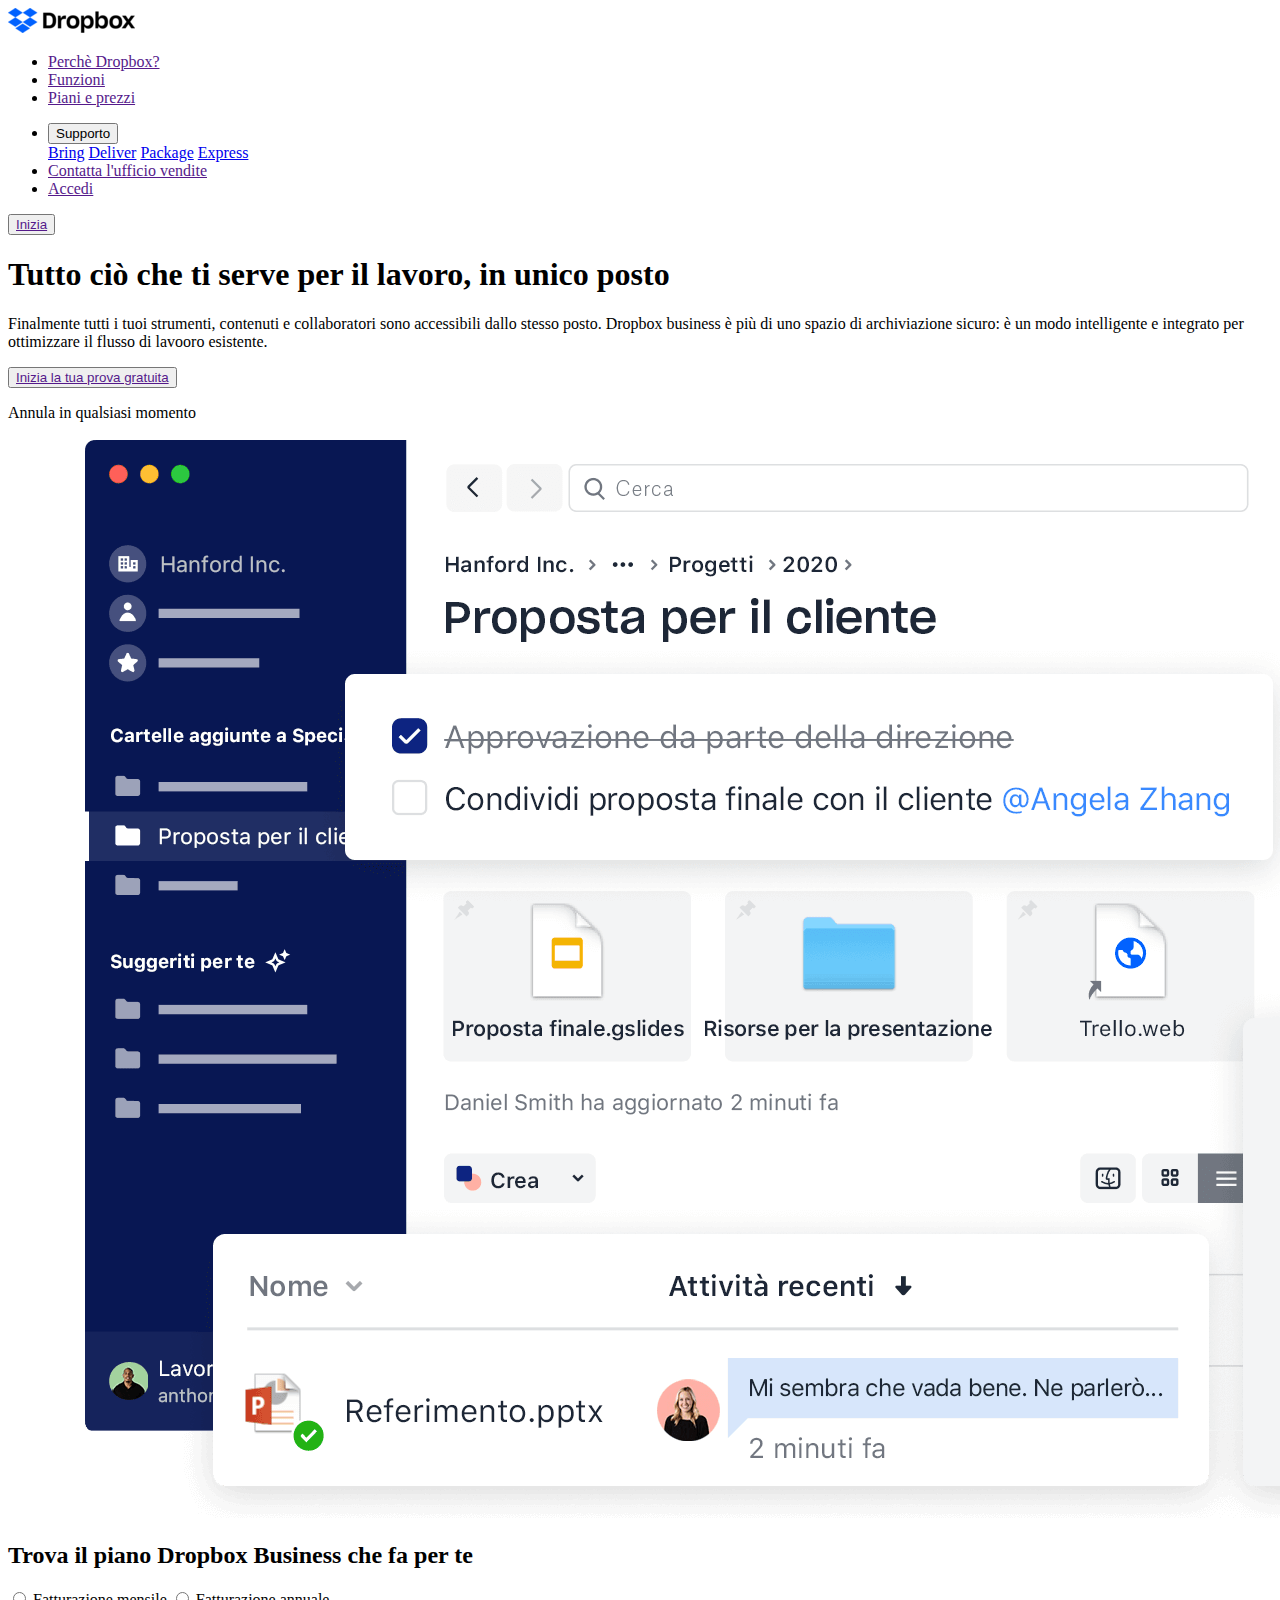
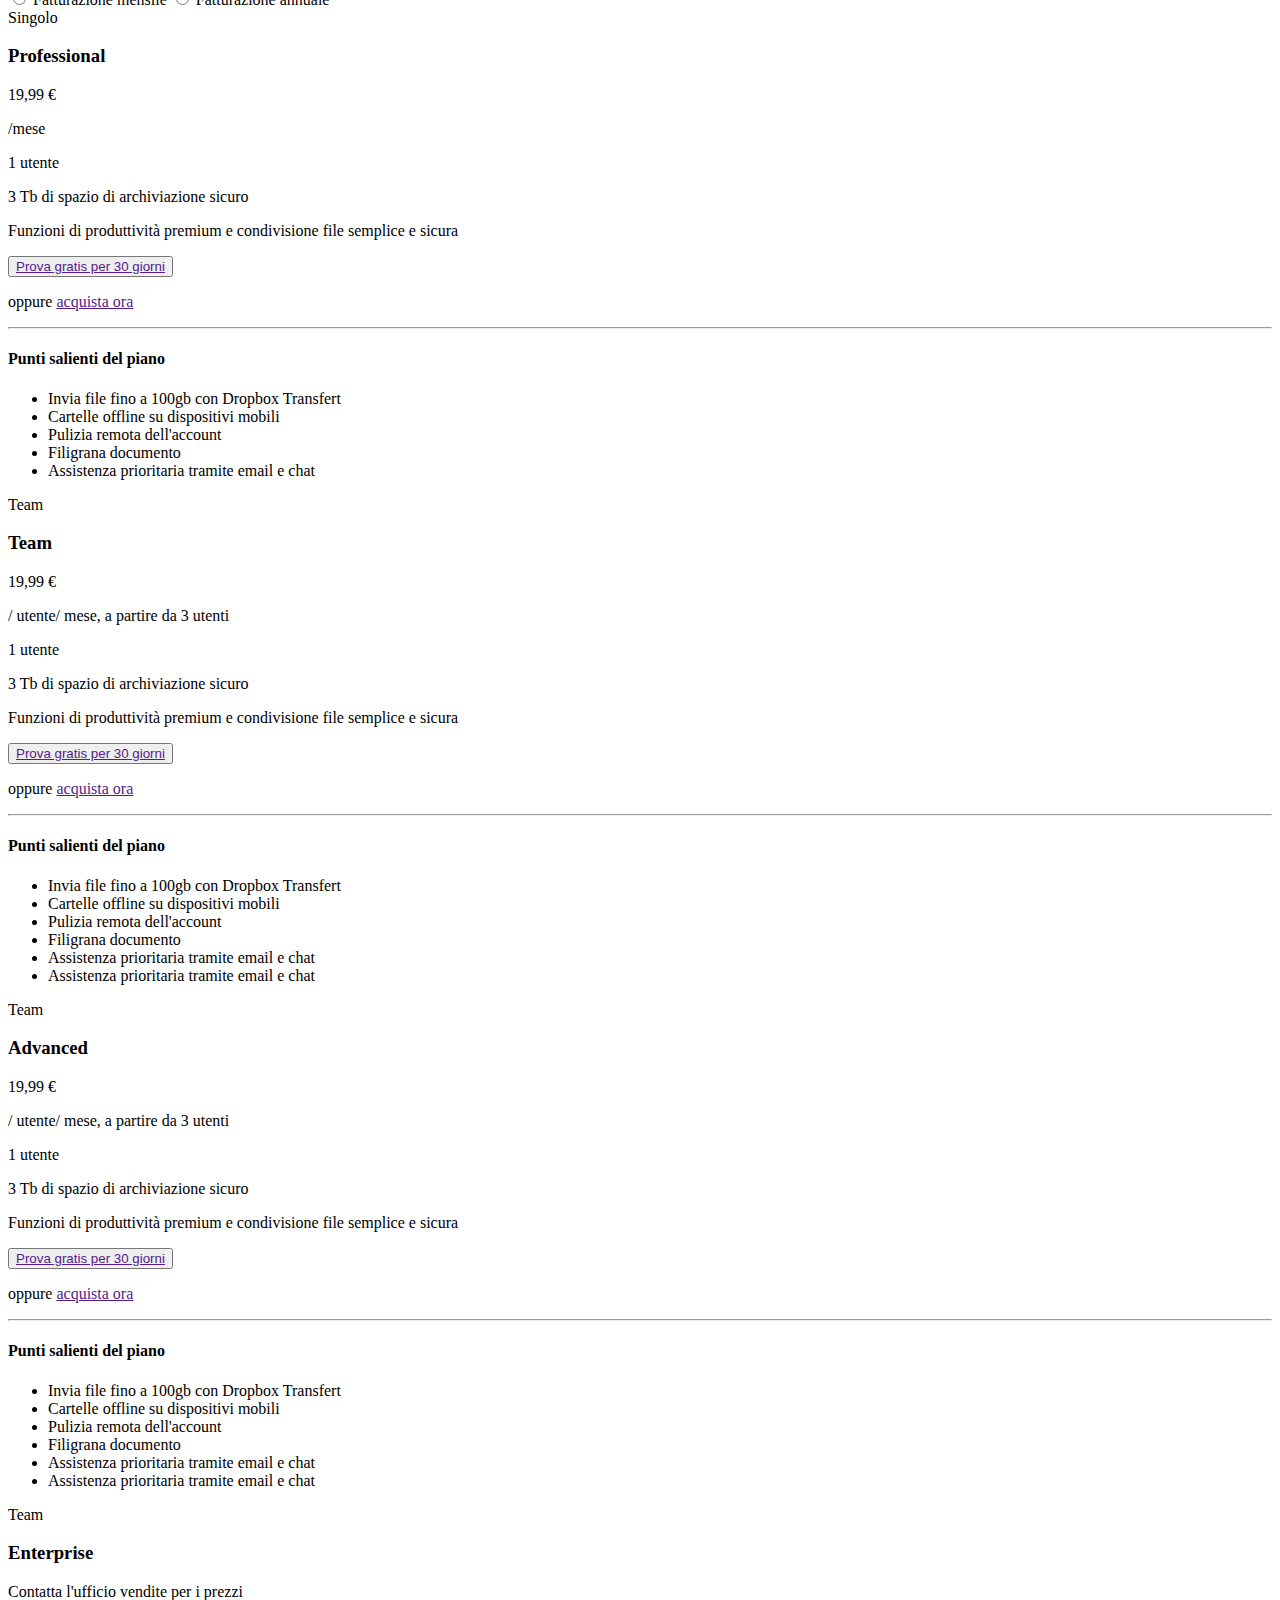
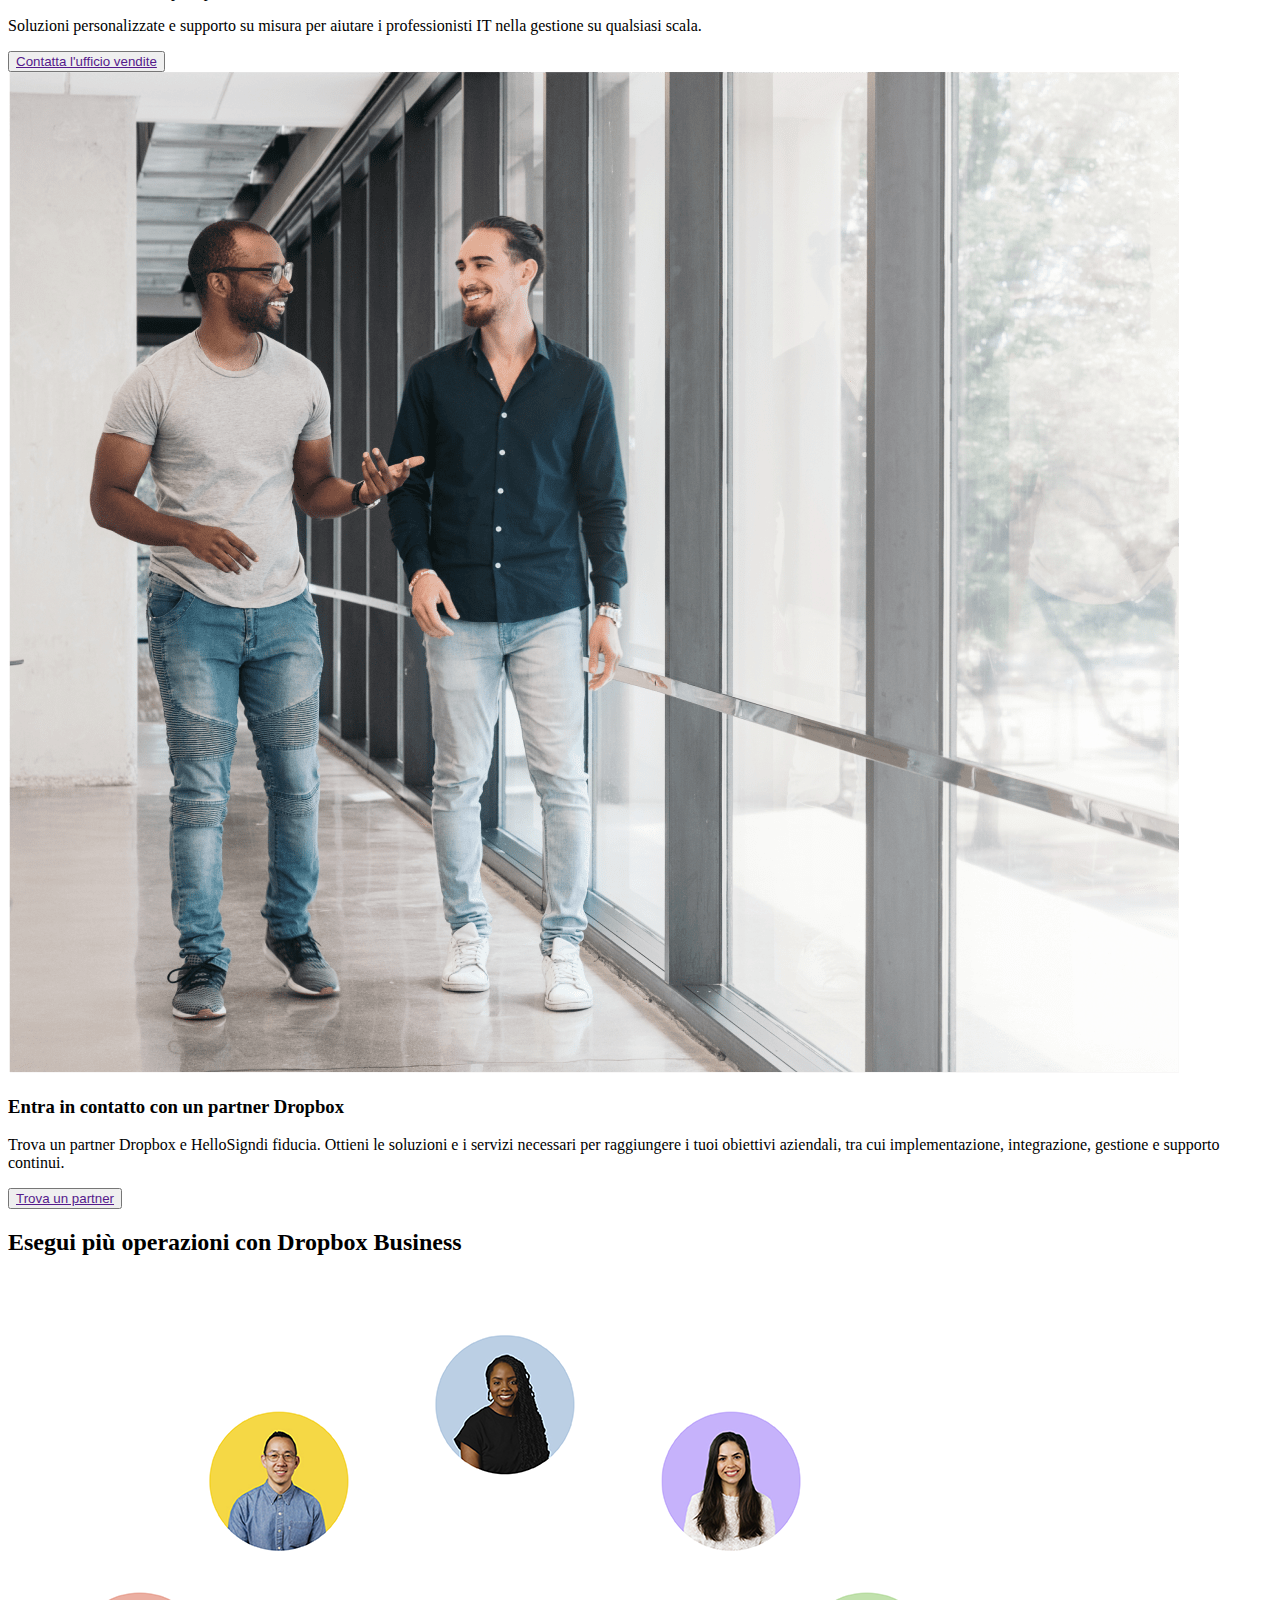
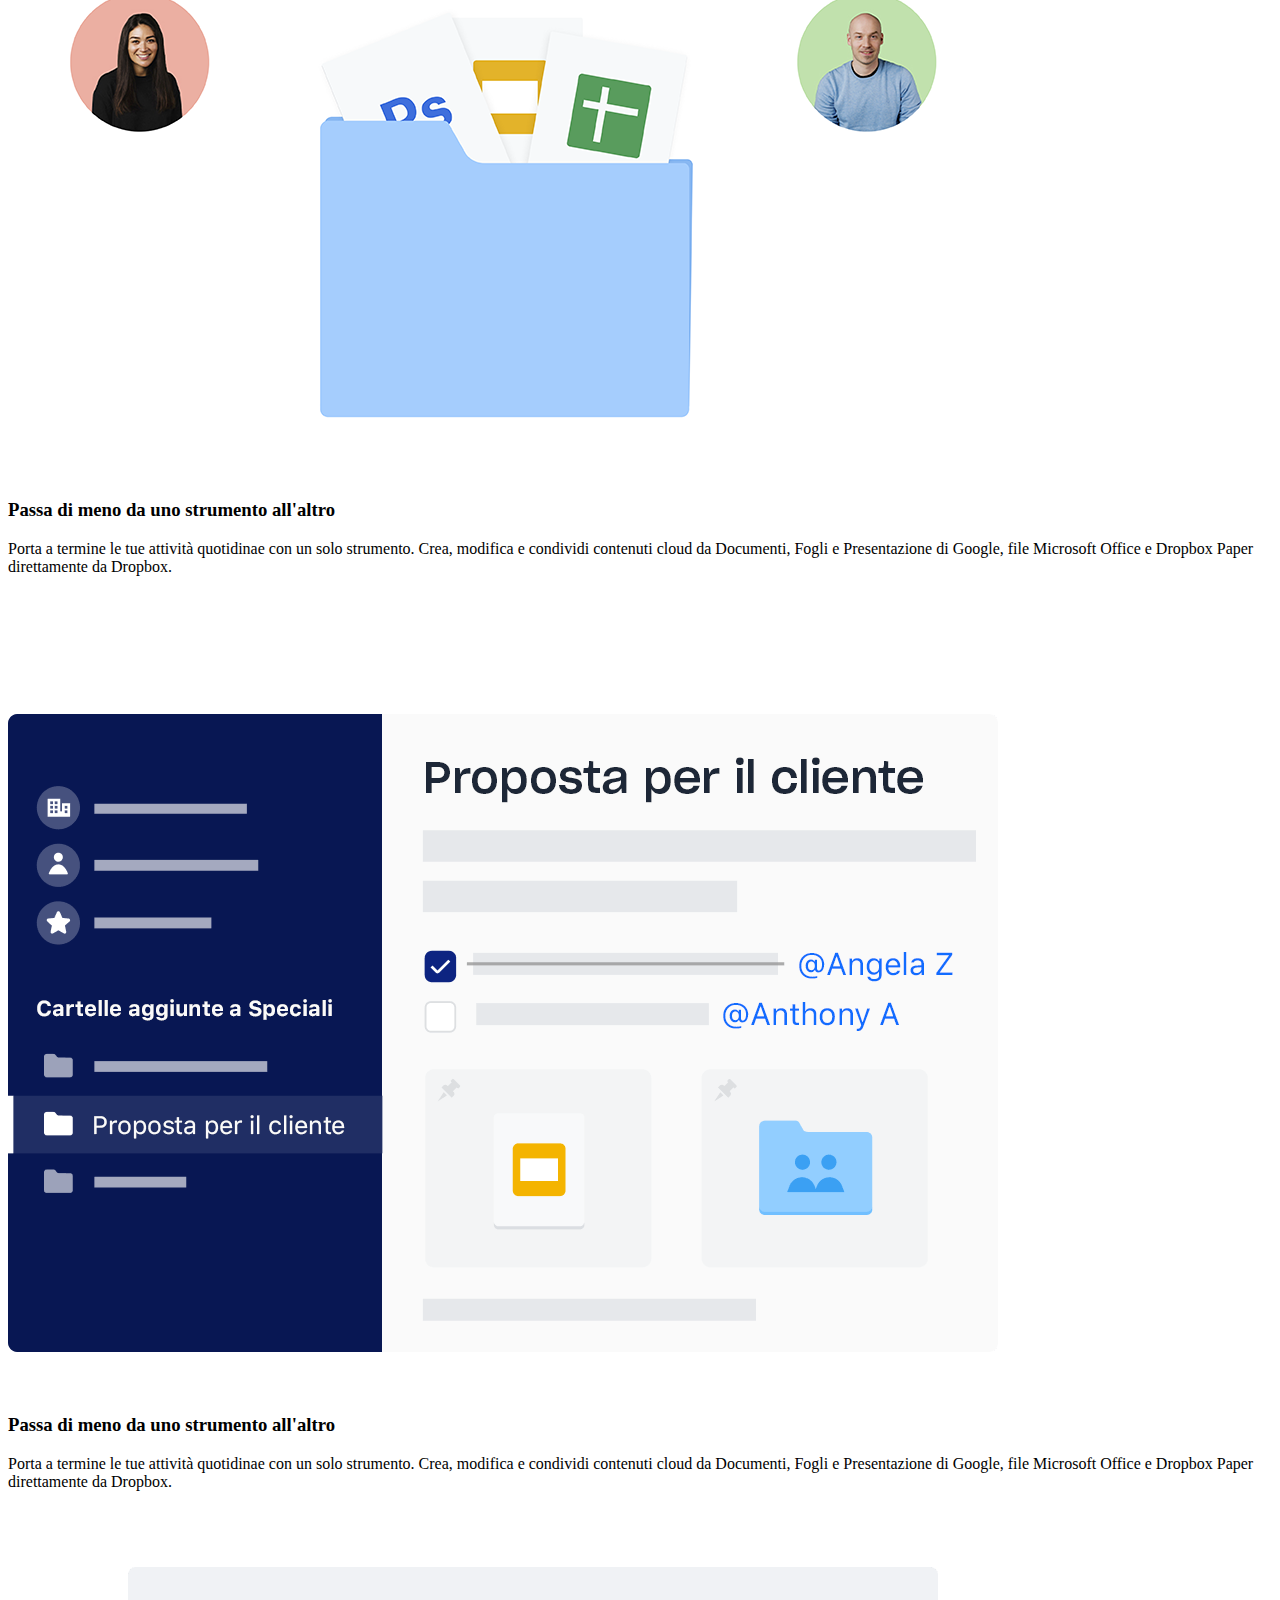
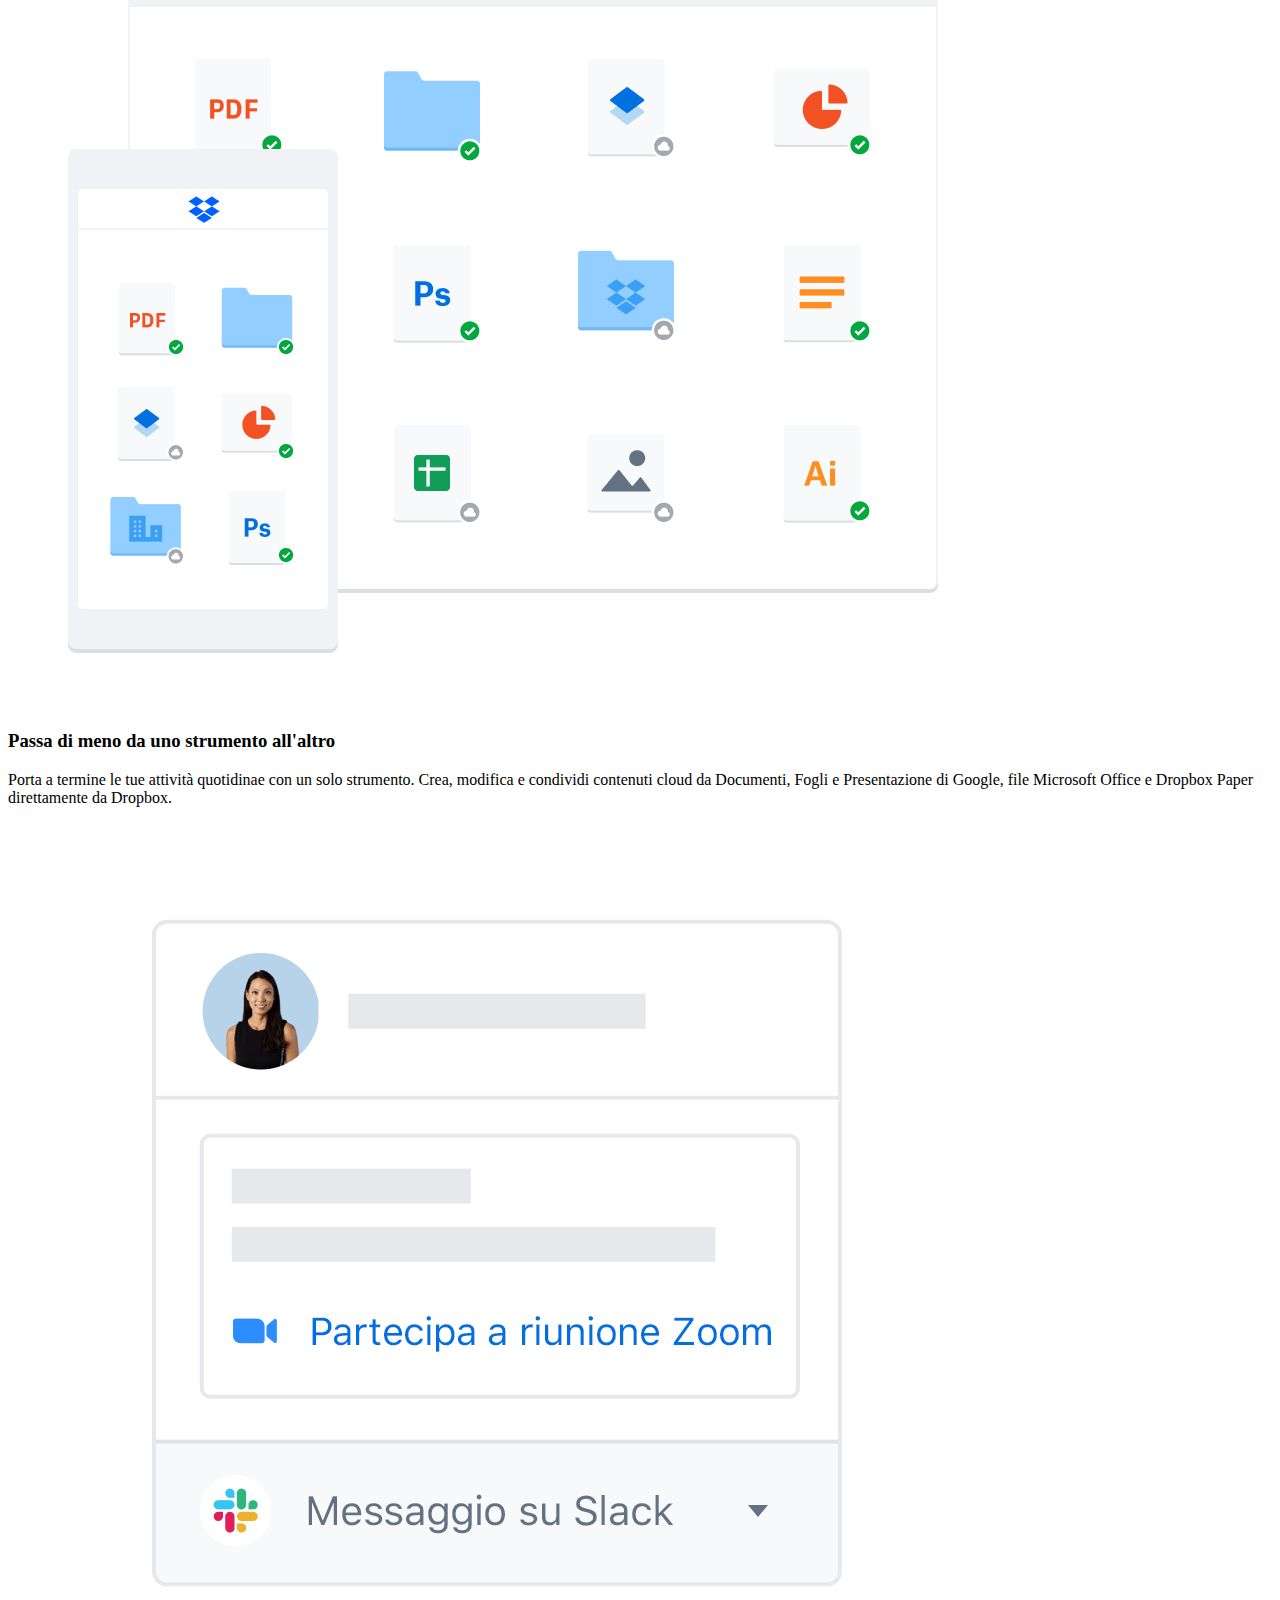
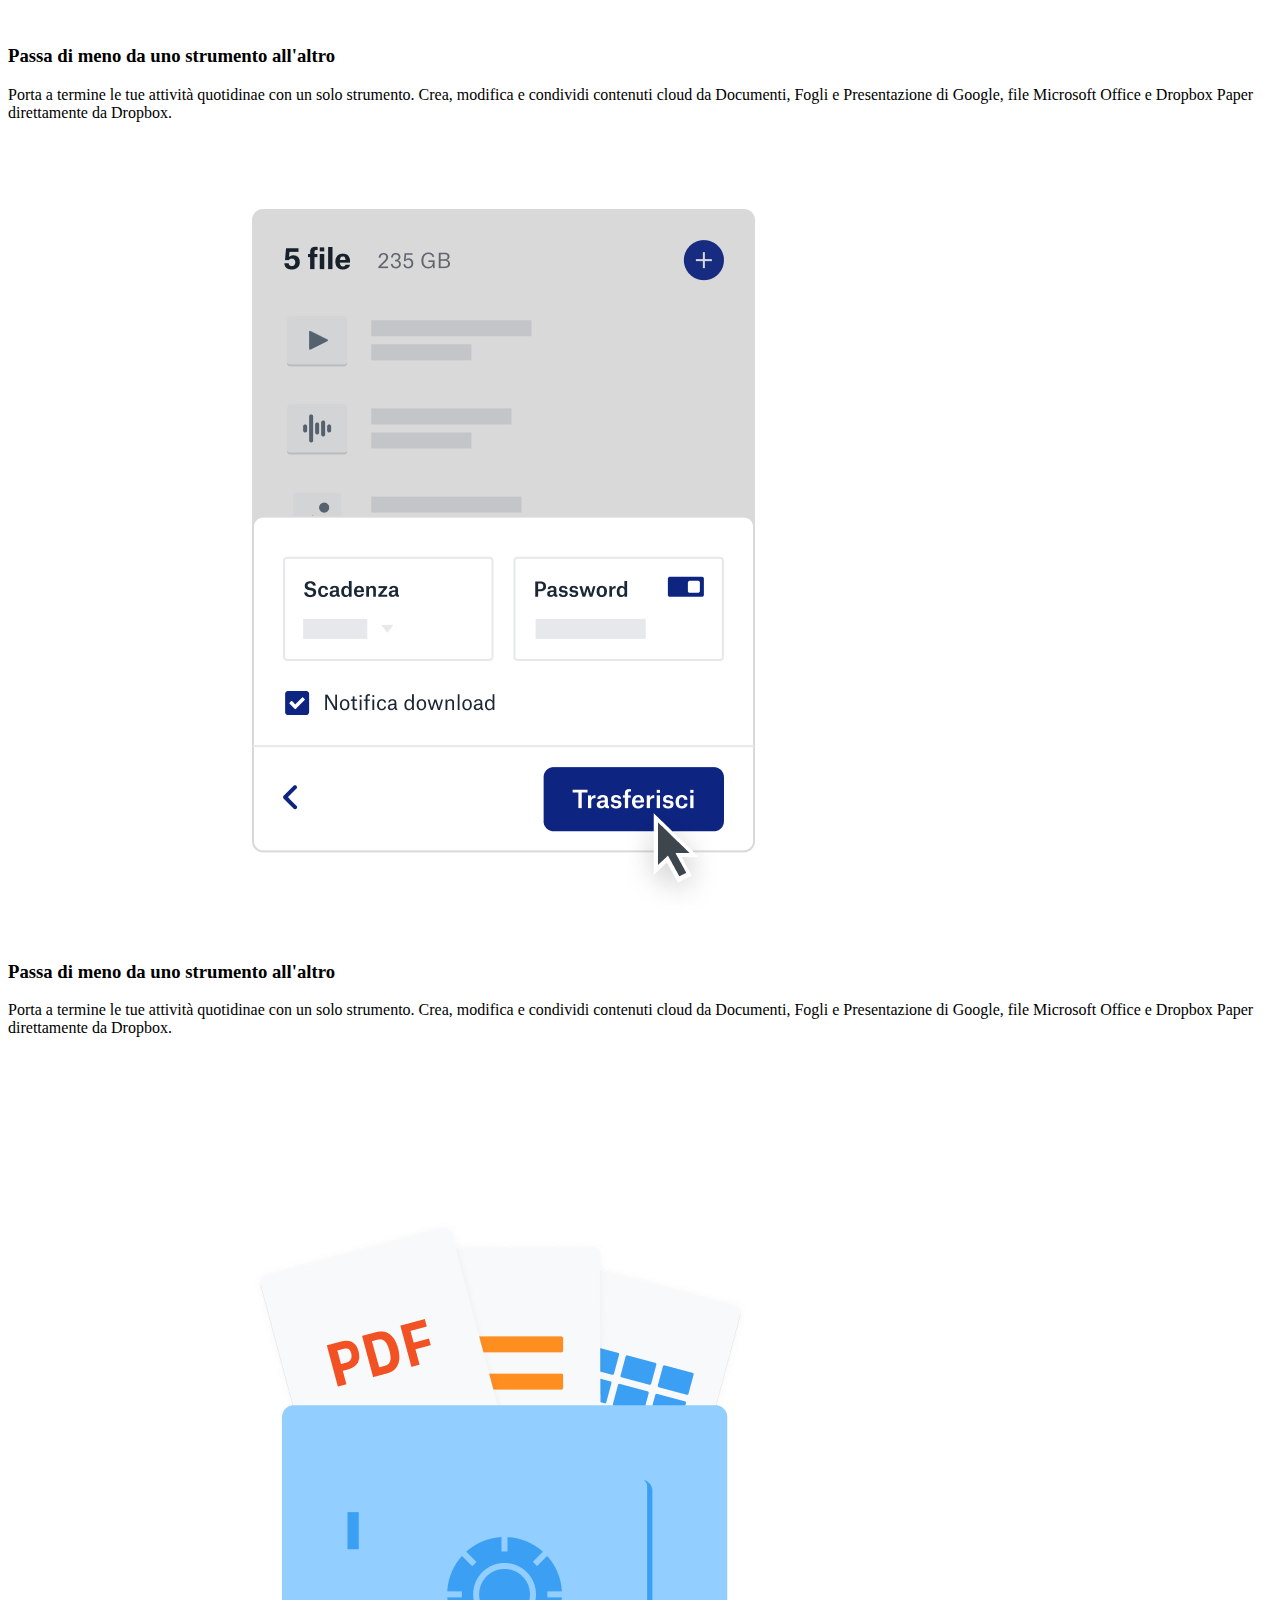
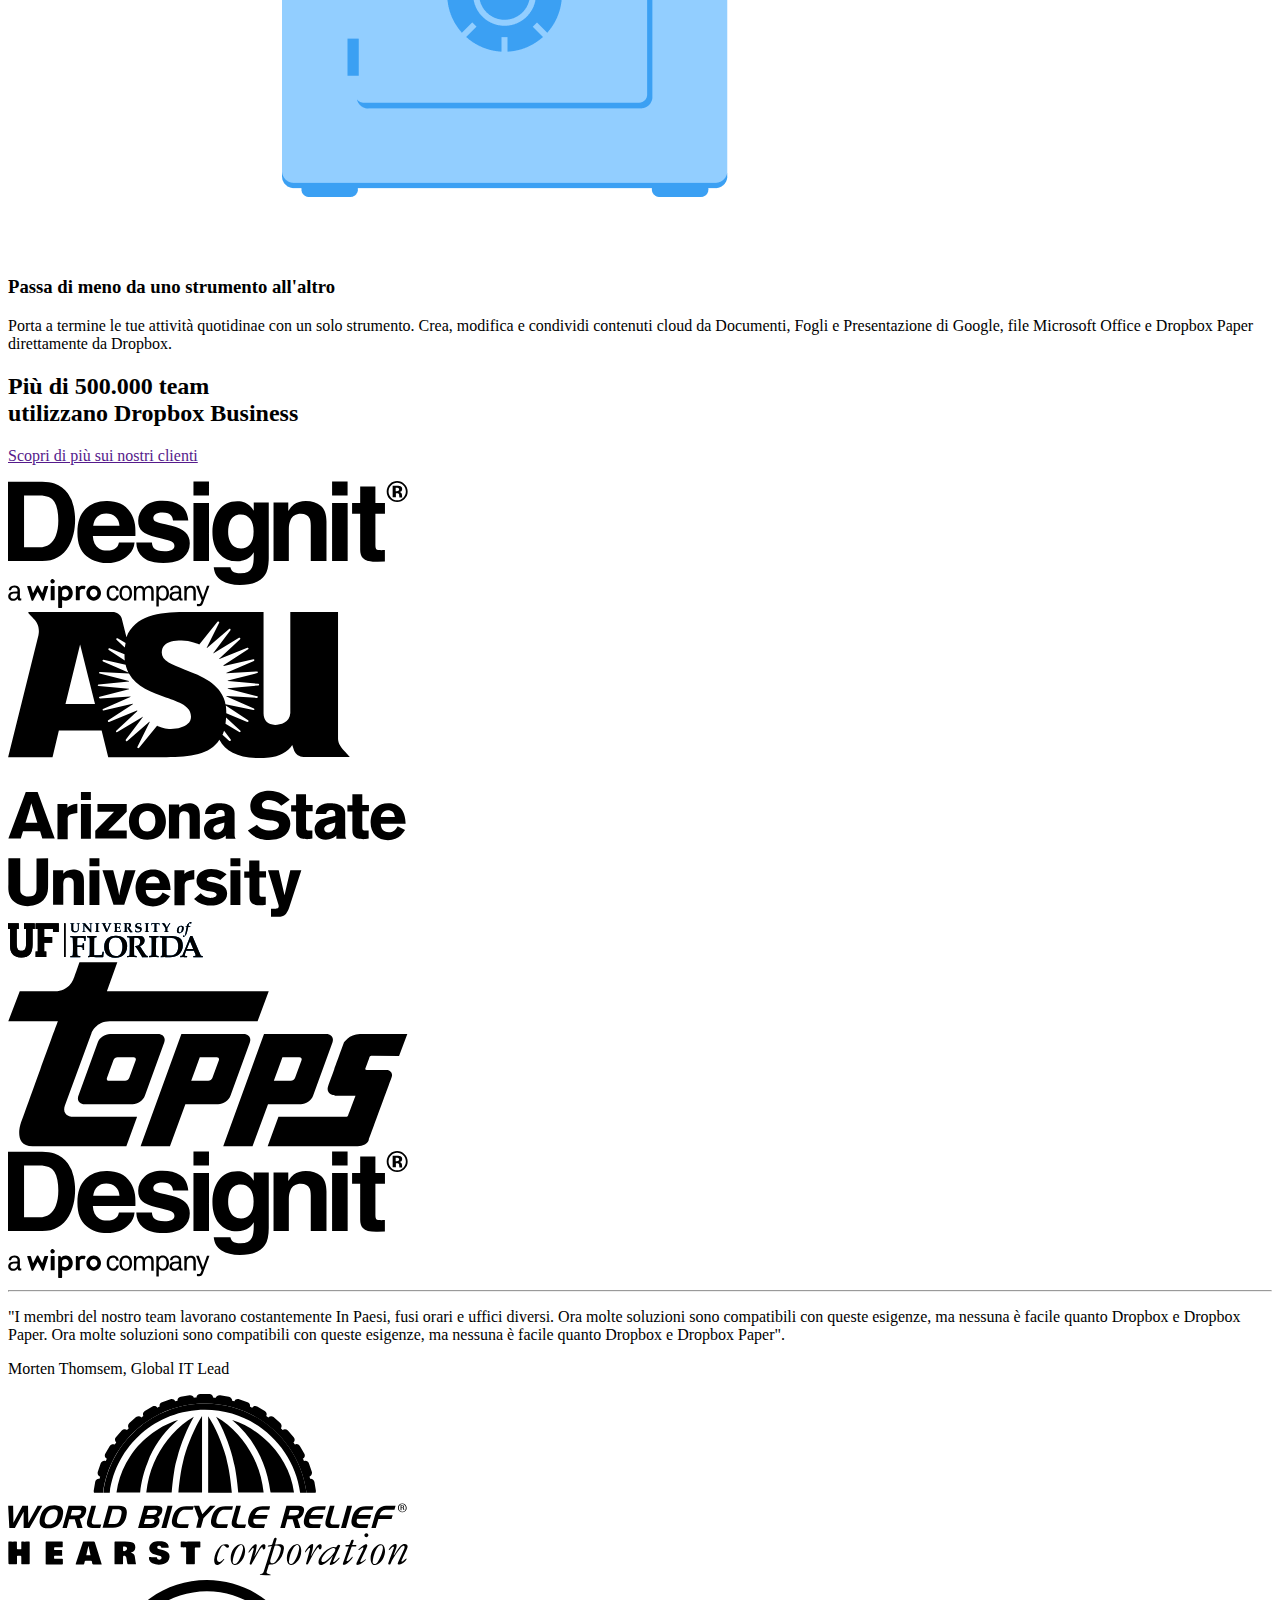
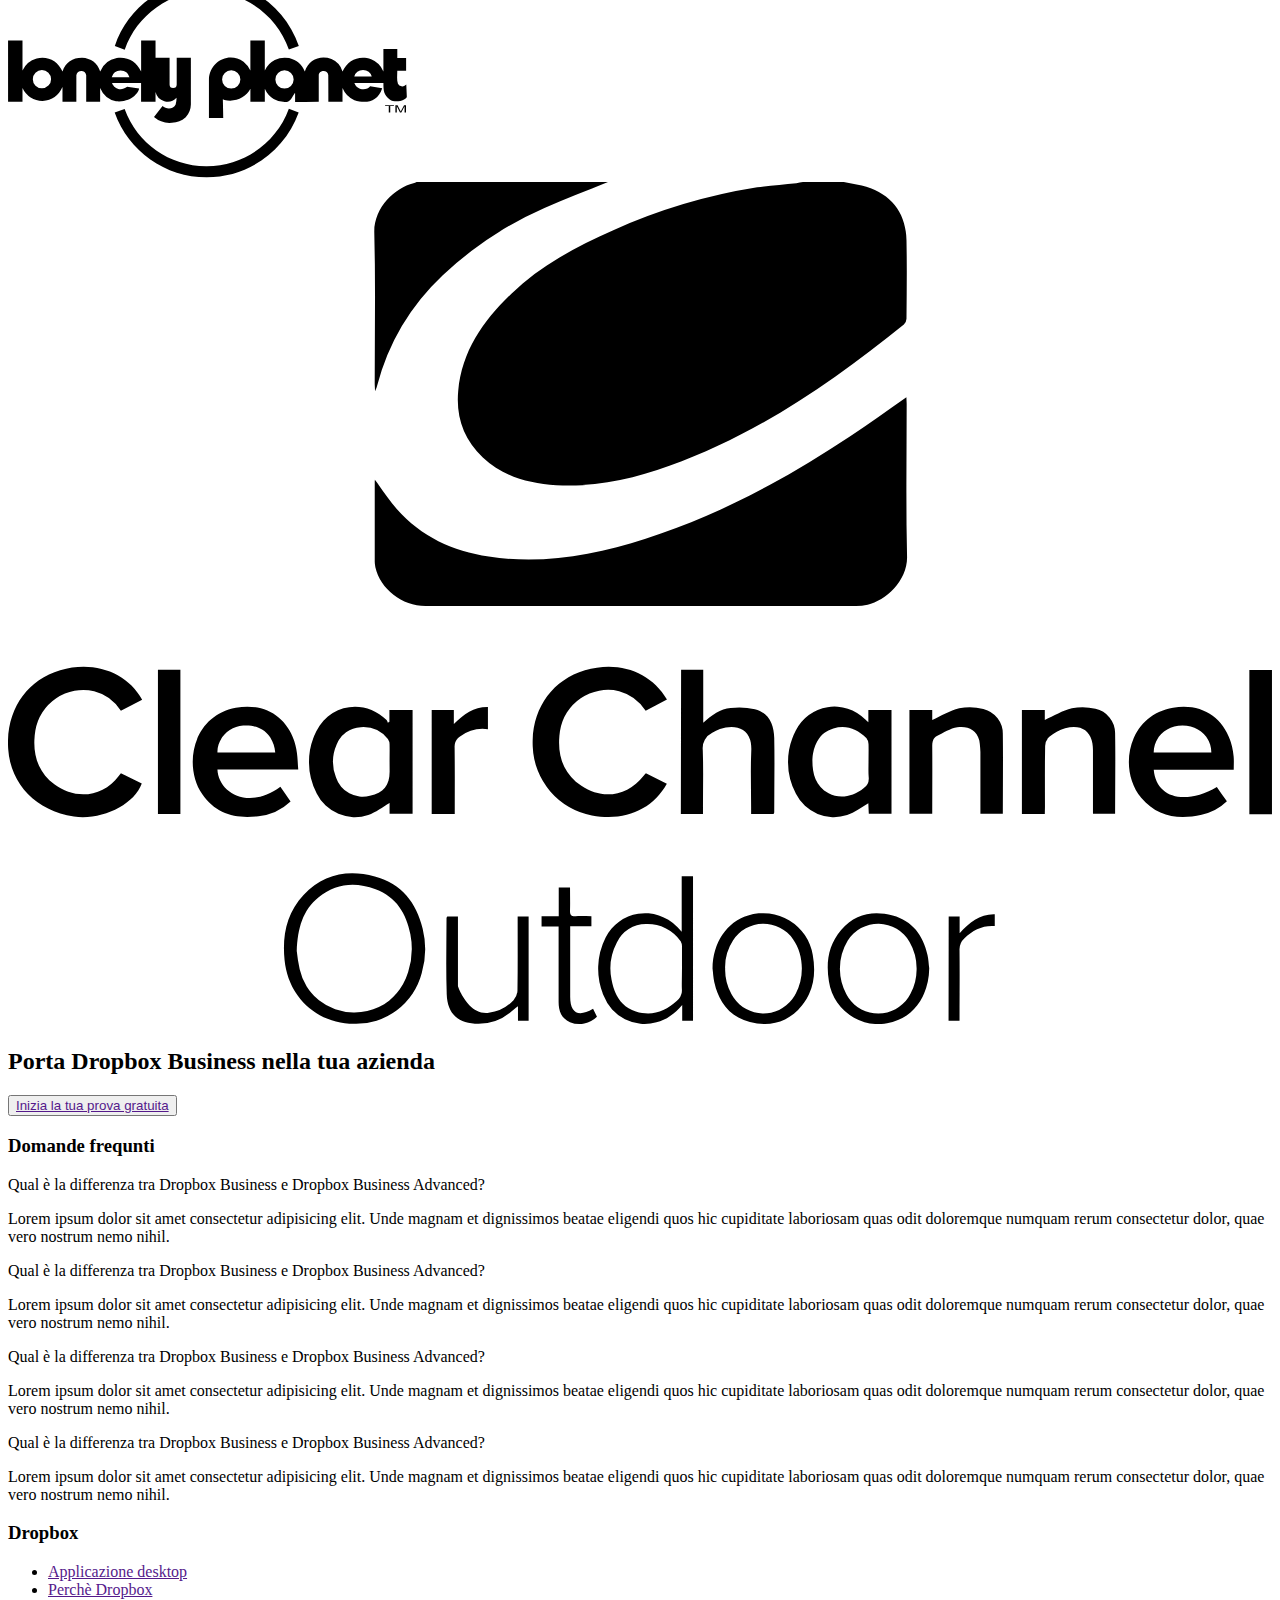
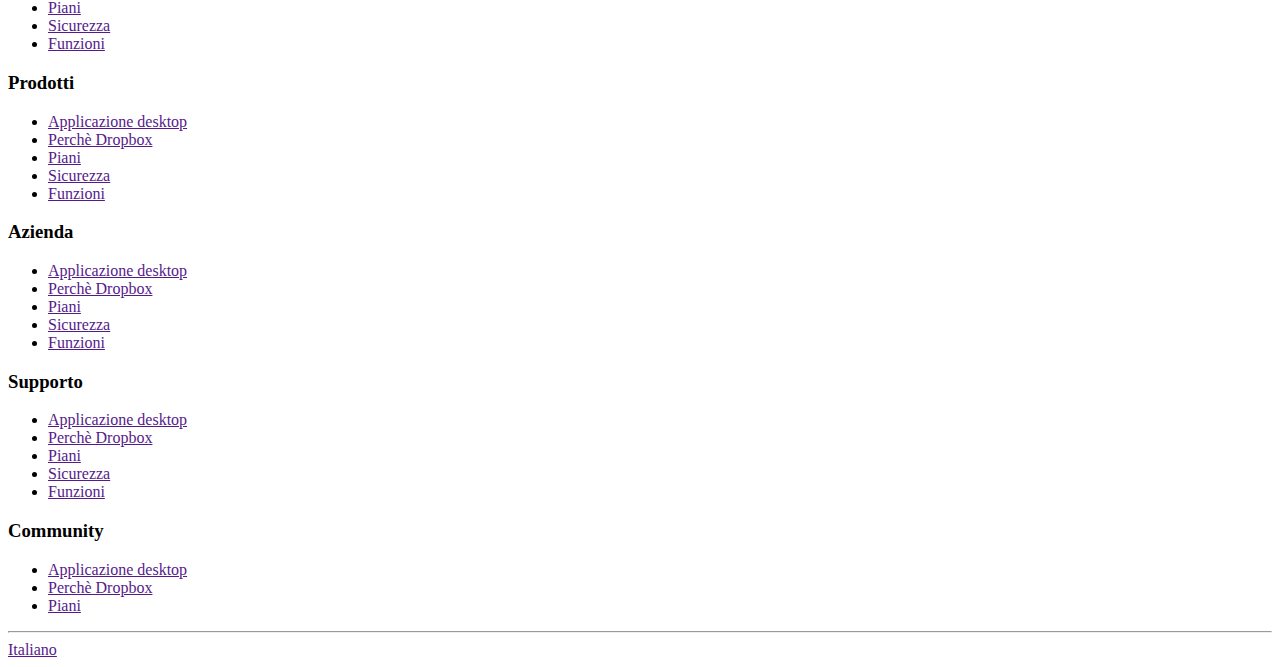
==== bonus/index.html @ cba78a6c "Bonus - Fine progetto" ====
<!DOCTYPE html>
<html lang="it">
<head>
    <meta charset="UTF-8">
    <meta http-equiv="X-UA-Compatible" content="IE=edge">
    <meta name="viewport" content="width=device-width, initial-scale=1.0">
    <!-- IMPORT GOOGLE FONTS OPEN SANS -->
    <link rel="preconnect" href="https://fonts.gstatic.com">
    <link href="https://fonts.googleapis.com/css2?family=Open+Sans:wght@300;400;600;700;800&display=swap" rel="stylesheet">
    <!-- / IMPORT GOOGLE FONTS OPEN SANS -->

    <!-- IMPORT FONT AWESOME CDN -->
    <link rel="stylesheet" href="https://cdnjs.cloudflare.com/ajax/libs/font-awesome/5.15.3/css/all.min.css" integrity="sha512-iBBXm8fW90+nuLcSKlbmrPcLa0OT92xO1BIsZ+ywDWZCvqsWgccV3gFoRBv0z+8dLJgyAHIhR35VZc2oM/gI1w==" crossorigin="anonymous" referrerpolicy="no-referrer" />
    <!-- / IMPORT FONT AWESOME CDN -->
    <!-- CSS -->
    <link rel="stylesheet" href="css/style.css">
    <!-- / CSS -->
    <title>Dropbox | 30-Days Trial | Landing Page</title>
</head>

<body>
    <!-- HEADER > NAV -->
    <header class="clearfix white_bg">
        <!-- LOGO E NAV -->
            <section class="float_sx">
                <img class="logo" src="img/logo-small.png" alt="">

                <nav>
                    <ul>
                        <li><a href="">Perchè Dropbox?</a></li>
                        <li><a href="">Funzioni</a></li>
                        <li><a href="">Piani e prezzi</a></li>
                    </ul>
                </nav>
            </section>
            <!-- NAV E BUTTON -->
            <section class="float_dx">
                <nav>
                    <ul>
                        <li class="subnav">
                            <button>Supporto <i class="fa fa-caret-down"></i></button>

                            <div class="subnav-content">
                                <a href="#bring">Bring</a>
                                <a href="#deliver">Deliver</a>
                                <a href="#package">Package</a>
                                <a href="#express">Express</a>
                            </div>
                        </li>
                        <li><a href="">Contatta l'ufficio vendite</a></li>
                        <li><a href="">Accedi</a></li>
                    </ul>
                </nav>

                <button class="button_style light-blue_bg">
                    <a href="">Inizia</a>
                </button>
            </section>
    </header>
    <!-- /HEADER > NAV -->

    <!-- Main > sections -->
    <main>
        <!-- Jumbotron -->
        <section class="jumbotron sugar-paper_bg">
            <div class="w_90">
                <h1>Tutto ciò che ti serve per il lavoro, in unico posto</h1>

                <div class="jumbo_box clearfix">
                    <div class="text_box float_sx">
                        <p>
                            Finalmente tutti i tuoi strumenti, contenuti e collaboratori sono accessibili dallo stesso posto. Dropbox business è più di uno spazio di archiviazione sicuro: è un modo intelligente e integrato per ottimizzare il flusso di lavooro esistente.
                        </p>

                        <button class="button_style light-blue_bg">
                            <a href="">Inizia la tua prova gratuita</a>
                        </button>

                        <p>
                            Annula in qualsiasi momento
                        </p>

                        <div>
                            <a class="arrow-to" href="#pricing_table"><i class="fas fa-arrow-down"></i></a>
                        </div>
                    </div>

                    <div class="img_box float_sx">
                        <img src="img/jumbo.png" alt="">
                    </div>
                </div>
            </div>
        </section>
        <!-- /Jumbotron -->  

        <!-- Pincing table -->
        <div class="w_80">

            <section id="pricing_table">
                <h2>Trova il piano Dropbox Business che fa per te</h2>

                <form action="">
                    <input type="radio" name="Fatturazione">
                    <label for="male">Fatturazione mensile</label>
                    <input type="radio" name="Fatturazione">
                    <label for="male">Fatturazione annuale</label>
                </form>

                <section class="plan_box">
                    <div class="clearfix">

                        <div class="side plan_column float_sx">

                            <div class="target_plan">
                                <i class="fa fa-user"></i>
                                <span>Singolo</span>
                            </div>

                            <div class="plan_content">

                                <div class="plan_specs">
                                    <h3>Professional</h3>

                                    <p>19,99 €</p>

                                    <p>/mese</p>
                                </div>

                                <div class="plan_features">
                                    <div class="clearfix">
                                        <div class="float_sx">
                                            <i class="fa fa-user"></i>
                                        </div>

                                        <div class="float_sx">
                                            <p>1 utente</p>
                                        </div>
                                    </div>

                                    <div class="clearfix">
                                        <div class="float_sx">
                                            <i class="fa fa-folder"></i>
                                        </div>

                                        <div class="float_sx">
                                            <p>3 Tb di spazio di archiviazione sicuro</p>
                                        </div>
                                    </div>

                                    <div class="clearfix">
                                        <div class="float_sx">
                                            <i class="fa fa-pen"></i>
                                        </div>

                                        <div class="float_sx">
                                            <p>Funzioni di produttività premium e condivisione file semplice e sicura</p>
                                        </div>
                                    </div>
                                </div>

                                <div class="cta_plan">
                                    <button class="button_style light-blue_bg">
                                        <a href="">Prova gratis per 30 giorni</a>
                                    </button>

                                    <p>
                                        oppure <a href="">acquista ora</a>
                                    </p>
                                </div>

                                <hr>

                                <div class="hotpoints_plan">

                                    <h4>Punti salienti del piano</h4>

                                    <ul>
                                        <li class="clearfix">
                                            <div class="float_sx">
                                                <i class="fa fa-check"></i>
                                            </div>

                                            <div class="float_sx">
                                                Invia file fino a 100gb con Dropbox Transfert
                                            </div>
                                        </li>

                                        <li class="clearfix">
                                            <div class="float_sx">
                                                <i class="fa fa-check"></i>
                                            </div>

                                            <div class="float_sx">
                                                Cartelle offline su dispositivi mobili
                                            </div>
                                        </li>

                                        <li class="clearfix">
                                            <div class="float_sx">
                                                <i class="fa fa-check"></i>
                                            </div>

                                            <div class="float_sx">
                                                Pulizia remota dell'account
                                            </div>
                                        </li>

                                        <li class="clearfix">
                                            <div class="float_sx">
                                                <i class="fa fa-check"></i>
                                            </div>

                                            <div class="float_sx">
                                                Filigrana documento
                                            </div>
                                        </li>

                                        <li class="clearfix">
                                            <div class="float_sx">
                                                <i class="fa fa-check"></i>
                                            </div>

                                            <div class="float_sx">
                                                Assistenza prioritaria tramite email e chat
                                            </div>
                                        </li>
                                    </ul>
                                </div>
                            </div>

                        </div>

                        <div class="middle plan_column float_sx">

                            <div class="target_plan">
                                <i class="fa fa-building"></i>
                                <span>Team</span>
                            </div>

                            <div class="plan_content">

                                <div class="plan_specs">
                                    <h3>Team</h3>

                                    <p>19,99 €</p>

                                    <p>/ utente/ mese, a partire da 3 utenti</p>
                                </div>

                                <div class="plan_features">
                                    <div class="clearfix">
                                        <div class="float_sx">
                                            <i class="fa fa-user-plus"></i>
                                        </div>

                                        <div class="float_sx">
                                            <p>1 utente</p>
                                        </div>
                                    </div>

                                    <div class="clearfix">
                                        <div class="float_sx">
                                            <i class="fa fa-folder"></i>
                                        </div>

                                        <div class="float_sx">
                                            <p>3 Tb di spazio di archiviazione sicuro</p>
                                        </div>
                                    </div>

                                    <div class="clearfix">
                                        <div class="float_sx">
                                            <i class="fa fa-pen"></i>
                                        </div>

                                        <div class="float_sx">
                                            <p>Funzioni di produttività premium e condivisione file semplice e sicura</p>
                                        </div>
                                    </div>
                                </div>

                                <div class="cta_plan">
                                    <button class="button_style light-blue_bg">
                                        <a href="">Prova gratis per 30 giorni</a>
                                    </button>

                                    <p>
                                        oppure <a href="">acquista ora</a>
                                    </p>
                                </div>

                                <hr>

                                <div class="hotpoints_plan">

                                    <h4>Punti salienti del piano</h4>

                                    <ul>
                                        <li class="clearfix">
                                            <div class="float_sx">
                                                <i class="fa fa-check"></i>
                                            </div>

                                            <div class="float_sx">
                                                Invia file fino a 100gb con Dropbox Transfert
                                            </div>
                                        </li>

                                        <li class="clearfix">
                                            <div class="float_sx">
                                                <i class="fa fa-check"></i>
                                            </div>

                                            <div class="float_sx">
                                                Cartelle offline su dispositivi mobili
                                            </div>
                                        </li>

                                        <li class="clearfix">
                                            <div class="float_sx">
                                                <i class="fa fa-check"></i>
                                            </div>

                                            <div class="float_sx">
                                                Pulizia remota dell'account
                                            </div>
                                        </li>

                                        <li class="clearfix">
                                            <div class="float_sx">
                                                <i class="fa fa-check"></i>
                                            </div>

                                            <div class="float_sx">
                                                Filigrana documento
                                            </div>
                                        </li>

                                        <li class="clearfix">
                                            <div class="float_sx">
                                                <i class="fa fa-check"></i>
                                            </div>

                                            <div class="float_sx">
                                                Assistenza prioritaria tramite email e chat
                                            </div>
                                        </li>

                                        <li class="clearfix">
                                            <div class="float_sx">
                                                <i class="fa fa-check"></i>
                                            </div>

                                            <div class="float_sx">
                                                Assistenza prioritaria tramite email e chat
                                            </div>
                                        </li>
                                    </ul>
                                </div>
                            </div>

                        </div>

                        <div class="side plan_column float_sx">

                            <div class="target_plan">
                                <i class="fa fa-building"></i>
                                <span>Team</span>
                            </div>

                            <div class="plan_content">

                                <div class="plan_specs">
                                    <h3>Advanced</h3>

                                    <p>19,99 €</p>

                                    <p>/ utente/ mese, a partire da 3 utenti</p>
                                </div>

                                <div class="plan_features">
                                    <div class="clearfix">
                                        <div class="float_sx">
                                            <i class="fa fa-user-plus"></i>
                                        </div>

                                        <div class="float_sx">
                                            <p>1 utente</p>
                                        </div>
                                    </div>

                                    <div class="clearfix">
                                        <div class="float_sx">
                                            <i class="fa fa-folder"></i>
                                        </div>

                                        <div class="float_sx">
                                            <p>3 Tb di spazio di archiviazione sicuro</p>
                                        </div>
                                    </div>

                                    <div class="clearfix">
                                        <div class="float_sx">
                                            <i class="fa fa-pen"></i>
                                        </div>

                                        <div class="float_sx">
                                            <p>Funzioni di produttività premium e condivisione file semplice e sicura</p>
                                        </div>
                                    </div>
                                </div>

                                <div class="cta_plan">
                                    <button class="button_style light-blue_bg">
                                        <a href="">Prova gratis per 30 giorni</a>
                                    </button>

                                    <p>
                                        oppure <a href="">acquista ora</a>
                                    </p>
                                </div>

                                <hr>

                                <div class="hotpoints_plan">

                                    <h4>Punti salienti del piano</h4>

                                    <ul>
                                        <li class="clearfix">
                                            <div class="float_sx">
                                                <i class="fa fa-check"></i>
                                            </div>

                                            <div class="float_sx">
                                                Invia file fino a 100gb con Dropbox Transfert
                                            </div>
                                        </li>

                                        <li class="clearfix">
                                            <div class="float_sx">
                                                <i class="fa fa-check"></i>
                                            </div>

                                            <div class="float_sx">
                                                Cartelle offline su dispositivi mobili
                                            </div>
                                        </li>

                                        <li class="clearfix">
                                            <div class="float_sx">
                                                <i class="fa fa-check"></i>
                                            </div>

                                            <div class="float_sx">
                                                Pulizia remota dell'account
                                            </div>
                                        </li>

                                        <li class="clearfix">
                                            <div class="float_sx">
                                                <i class="fa fa-check"></i>
                                            </div>

                                            <div class="float_sx">
                                                Filigrana documento
                                            </div>
                                        </li>

                                        <li class="clearfix">
                                            <div class="float_sx">
                                                <i class="fa fa-check"></i>
                                            </div>

                                            <div class="float_sx">
                                                Assistenza prioritaria tramite email e chat
                                            </div>
                                        </li>

                                        <li class="clearfix">
                                            <div class="float_sx">
                                                <i class="fa fa-check"></i>
                                            </div>

                                            <div class="float_sx">
                                                Assistenza prioritaria tramite email e chat
                                            </div>
                                        </li>
                                    </ul>
                                </div>
                            </div>

                        </div>

                    </div>
                    
                    <div id="enterprise" class="plan_column">
                        
                        <div class="target_plan">
                            <i class="fa fa-building"></i>
                            <span>Team</span>
                        </div>

                        <div class="plan_content clearfix">
                            <div class="plan_specs float_sx">
                                <h3>Enterprise</h3>

                                <p>Contatta l'ufficio vendite per i prezzi</p>

                                <p>Soluzioni personalizzate e supporto su misura per aiutare i professionisti IT nella gestione su qualsiasi scala.</p>
                            </div>

                            <div class="cta_plan float_sx">
                                <button class="button_style light-blue_bg">
                                    <a href="">Contatta l'ufficio vendite</a>
                                </button>
                            </div>
                        </div>

                    </div>
                </section>
            </section>
            <!-- /Pincing table -->

            <section id="partner_cta">

                <div class="clearfix">
                    <div class="img_box float_sx">
                        <img src="img/partner.png" alt="">
                    </div>

                    <div class="cta_text float_sx">
                        <h3>Entra in contatto con un partner Dropbox</h3>

                        <p>
                            Trova un partner Dropbox e HelloSigndi fiducia. Ottieni le soluzioni e i servizi necessari per raggiungere i tuoi obiettivi aziendali, tra cui implementazione, integrazione, gestione e supporto continui.
                        </p>

                        <button class="button_style white_bg">
                            <a href="">Trova un partner</a>
                        </button>
                    </div>
                </div>

            </section>

            <section id="dropbox_features">

                <h2>Esegui più operazioni con Dropbox Business</h2>

                <div class="row clearfix">
                    <div class="side float_sx">
                        <img src="img/business-feature-switching-tools.png" alt="">

                        <h3>Passa di meno da uno strumento all'altro</h3>
                         
                        <p>Porta a termine le tue attività quotidinae con un solo strumento. Crea, modifica e condividi contenuti cloud da Documenti, Fogli e Presentazione di Google, file Microsoft Office e <span>Dropbox Paper</span> direttamente da Dropbox.</p>
                    </div>

                    <div class="middle float_sx">
                        <img src="img/business-feature-coordinate-it.png" alt="">

                        <h3>Passa di meno da uno strumento all'altro</h3>
                         
                        <p>Porta a termine le tue attività quotidinae con un solo strumento. Crea, modifica e condividi contenuti cloud da Documenti, Fogli e Presentazione di Google, file Microsoft Office e Dropbox Paper direttamente da Dropbox.</p>
                    </div>

                    <div class="side float_sx">
                        <img src="img/business-feature-multi-device.png" alt="">

                        <h3>Passa di meno da uno strumento all'altro</h3>
                         
                        <p>Porta a termine le tue attività quotidinae con un solo strumento. Crea, modifica e condividi contenuti cloud da Documenti, Fogli e Presentazione di Google, file Microsoft Office e Dropbox Paper direttamente da Dropbox.</p>
                    </div>
                </div>

                <div class="row clearfix">
                    <div class="side float_sx">
                        <img src="img/business-feature-integrations-it.png" alt="">

                        <h3>Passa di meno da uno strumento all'altro</h3>
                            
                        <p>Porta a termine le tue attività quotidinae con un solo strumento. Crea, modifica e condividi contenuti cloud da Documenti, Fogli e Presentazione di Google, file Microsoft Office e Dropbox Paper direttamente da Dropbox.</p>
                    </div>

                    <div class="middle float_sx">
                        <img src="img/business-feature-send-files-it.png" alt="">

                        <h3>Passa di meno da uno strumento all'altro</h3>
                            
                        <p>Porta a termine le tue attività quotidinae con un solo strumento. Crea, modifica e condividi contenuti cloud da Documenti, Fogli e Presentazione di Google, file Microsoft Office e Dropbox Paper direttamente da Dropbox.</p>
                    </div>

                    <div class="side float_sx">
                        <img src="img/business-feature-security.png" alt="">

                        <h3>Passa di meno da uno strumento all'altro</h3>
                            
                        <p>Porta a termine le tue attività quotidinae con un solo strumento. Crea, modifica e condividi contenuti cloud da Documenti, Fogli e Presentazione di Google, file Microsoft Office e Dropbox Paper direttamente da Dropbox.</p>
                    </div>
                </div>

            </section>

        </div>
            <section id="behaviors">
                <div class="discover_clients_cta w_80">
                    <h2>Più di 500.000 team<br> utilizzano Dropbox Business</h2>

                    <p><a class="light-blue_text" href="">Scopri di più sui nostri clienti</a></p>
                </div>

                <div class="clearfix">
                    <div class="logos float_sx">
                        <div class="clearfix">
                            <div class="logo_container green_bg float_sx">
                                <img src="img/designit.svg" alt="">
                            </div>

                            <div class="logo_container bordeaux_bg float_sx">
                                <img src="img/arizona_state_university.svg" alt="">
                            </div>

                            <div class="logo_container light-blue_bg float_sx">
                                <img src="img/university_of_florida.svg" alt="">
                            </div>

                            <div class="logo_container light-red_bg float_sx">
                                <img src="img/topps.svg" alt="">
                            </div>
                        </div>
                    </div>

                    <div class="review light-gray_bg float_sx">
                        <img src="img/designit.svg" alt="">

                        <hr>

                        <p>
                            "I membri del nostro team lavorano costantemente In Paesi, fusi orari e uffici diversi. Ora molte soluzioni sono compatibili con queste esigenze, ma nessuna è facile quanto Dropbox e Dropbox Paper. Ora molte soluzioni sono compatibili con queste esigenze, ma nessuna è facile quanto Dropbox e Dropbox Paper".
                        </p>

                        <p>
                            Morten Thomsem, Global IT Lead
                        </p>
                    </div>

                    <div class="logos float_sx">
                        <div class="clearfix">
                            <div class="logo_container dark-red_bg float_sx">
                                <img src="img/world_bicycle_relief.svg" alt="">
                            </div>

                            <div class="logo_container sugar-paper_bg float_sx">
                                <img src="img/hearst_corp.svg" alt="">
                            </div>

                            <div class="logo_container blue_bg float_sx">
                                <img src="img/lonely_planet.svg" alt="">
                            </div>

                            <div class="logo_container yellow_bg float_sx">
                                <img src="img/clear_channel.svg" alt="">
                            </div>
                        </div>
                    </div>
                </div>
            </section>

            <section id="promo_banner" class="sugar-paper_bg">

                <div class="clearfix w_80">
                    <div class="float_sx">
                        <h2 class="bordeaux_text">Porta Dropbox Business nella tua azienda</h2>
                    </div>

                    <div class="float_sx">
                        <button class="button_style white_bg">
                            <a href="">Inizia la tua prova gratuita</a>
                        </button>
                    </div>
                </div>

            </section>

            <section id="faq">
                <div class="w_80">
                    <h3>Domande frequnti</h3>

                    <div>
                        <div class="question clearfix">
                            <div class="float_sx">
                                <p>Qual è la differenza tra Dropbox Business e Dropbox Business Advanced?</p>
                            </div>

                            <div class="float_dx">
                                <i class="fas fa-chevron-down"></i>
                                <i class="fas fa-chevron-up"></i>
                            </div>

                            <div class="answer">
                                Lorem ipsum dolor sit amet consectetur adipisicing elit. Unde magnam et dignissimos beatae eligendi quos hic cupiditate laboriosam quas odit doloremque numquam rerum consectetur dolor, quae vero nostrum nemo nihil.
                            </div>
                        </div>
                        
                        <div class="question clearfix">
                            <div class="float_sx">
                                <p>Qual è la differenza tra Dropbox Business e Dropbox Business Advanced?</p>
                            </div>

                            <div class="float_dx">
                                <i class="fas fa-chevron-down"></i>
                                <i class="fas fa-chevron-up"></i>
                            </div>

                            <div class="answer">
                                Lorem ipsum dolor sit amet consectetur adipisicing elit. Unde magnam et dignissimos beatae eligendi quos hic cupiditate laboriosam quas odit doloremque numquam rerum consectetur dolor, quae vero nostrum nemo nihil.
                            </div>
                        </div>
                        
                        <div class="question clearfix">
                            <div class="float_sx">
                                <p>Qual è la differenza tra Dropbox Business e Dropbox Business Advanced?</p>
                            </div>

                            <div class="float_dx">
                                <i class="fas fa-chevron-down"></i>
                                <i class="fas fa-chevron-up"></i>
                            </div>

                            <div class="answer">
                                Lorem ipsum dolor sit amet consectetur adipisicing elit. Unde magnam et dignissimos beatae eligendi quos hic cupiditate laboriosam quas odit doloremque numquam rerum consectetur dolor, quae vero nostrum nemo nihil.
                            </div>
                        </div>

                        <div class="question clearfix">
                            <div class="float_sx">
                                <p>Qual è la differenza tra Dropbox Business e Dropbox Business Advanced?</p>
                            </div>

                            <div class="float_dx">
                                <i class="fas fa-chevron-down"></i>
                                <i class="fas fa-chevron-up"></i>
                            </div>

                            <div class="answer">
                                Lorem ipsum dolor sit amet consectetur adipisicing elit. Unde magnam et dignissimos beatae eligendi quos hic cupiditate laboriosam quas odit doloremque numquam rerum consectetur dolor, quae vero nostrum nemo nihil.
                            </div>
                        </div>
                    </div>
                </div>
            </section>
    </main>
<!-- / Main > sections -->

<!-- Footer -->
    <footer class="black_bg">
        <div class="w_90">
            <section id="sitemap">
                    <div class="clearfix">
                        <div class="menu float_sx">
                            <h3>Dropbox</h3>

                            <nav>
                                <ul>
                                    <li><a href="">Applicazione desktop</a></li>
                                    <li><a href="">Perchè Dropbox</a></li>
                                    <li><a href="">Piani</a></li>
                                    <li><a href="">Sicurezza</a></li>
                                    <li><a href="">Funzioni</a></li>
                                </ul>
                            </nav>
                        </div>

                        <div class="menu float_sx">
                            <h3>Prodotti</h3>

                            <nav>
                                <ul>
                                    <li><a href="">Applicazione desktop</a></li>
                                    <li><a href="">Perchè Dropbox</a></li>
                                    <li><a href="">Piani</a></li>
                                    <li><a href="">Sicurezza</a></li>
                                    <li><a href="">Funzioni</a></li>
                                </ul>
                            </nav>
                        </div>

                        <div class="menu float_sx">
                            <h3>Azienda</h3>

                            <nav>
                                <ul>
                                    <li><a href="">Applicazione desktop</a></li>
                                    <li><a href="">Perchè Dropbox</a></li>
                                    <li><a href="">Piani</a></li>
                                    <li><a href="">Sicurezza</a></li>
                                    <li><a href="">Funzioni</a></li>
                                </ul>
                            </nav>
                        </div>

                        <div class="menu float_sx">
                            <h3>Supporto</h3>

                            <nav>
                                <ul>
                                    <li><a href="">Applicazione desktop</a></li>
                                    <li><a href="">Perchè Dropbox</a></li>
                                    <li><a href="">Piani</a></li>
                                    <li><a href="">Sicurezza</a></li>
                                    <li><a href="">Funzioni</a></li>
                                </ul>
                            </nav>
                        </div>

                        <div class="menu float_sx">
                            <h3>Community</h3>

                            <nav>
                                <ul>
                                    <li><a href="">Applicazione desktop</a></li>
                                    <li><a href="">Perchè Dropbox</a></li>
                                    <li><a href="">Piani</a></li>
                                </ul>
                            </nav>
                        </div>

                    </div>
            </section>

            <hr>

            <section id="language">
                <i class="fas fa-globe-americas"></i>
                <a href="">Italiano</a>
                <i class="fas fa-sort-up"></i>
            </section>
        </div>
    </footer>
    <!-- / Footer -->
</body>
</html>
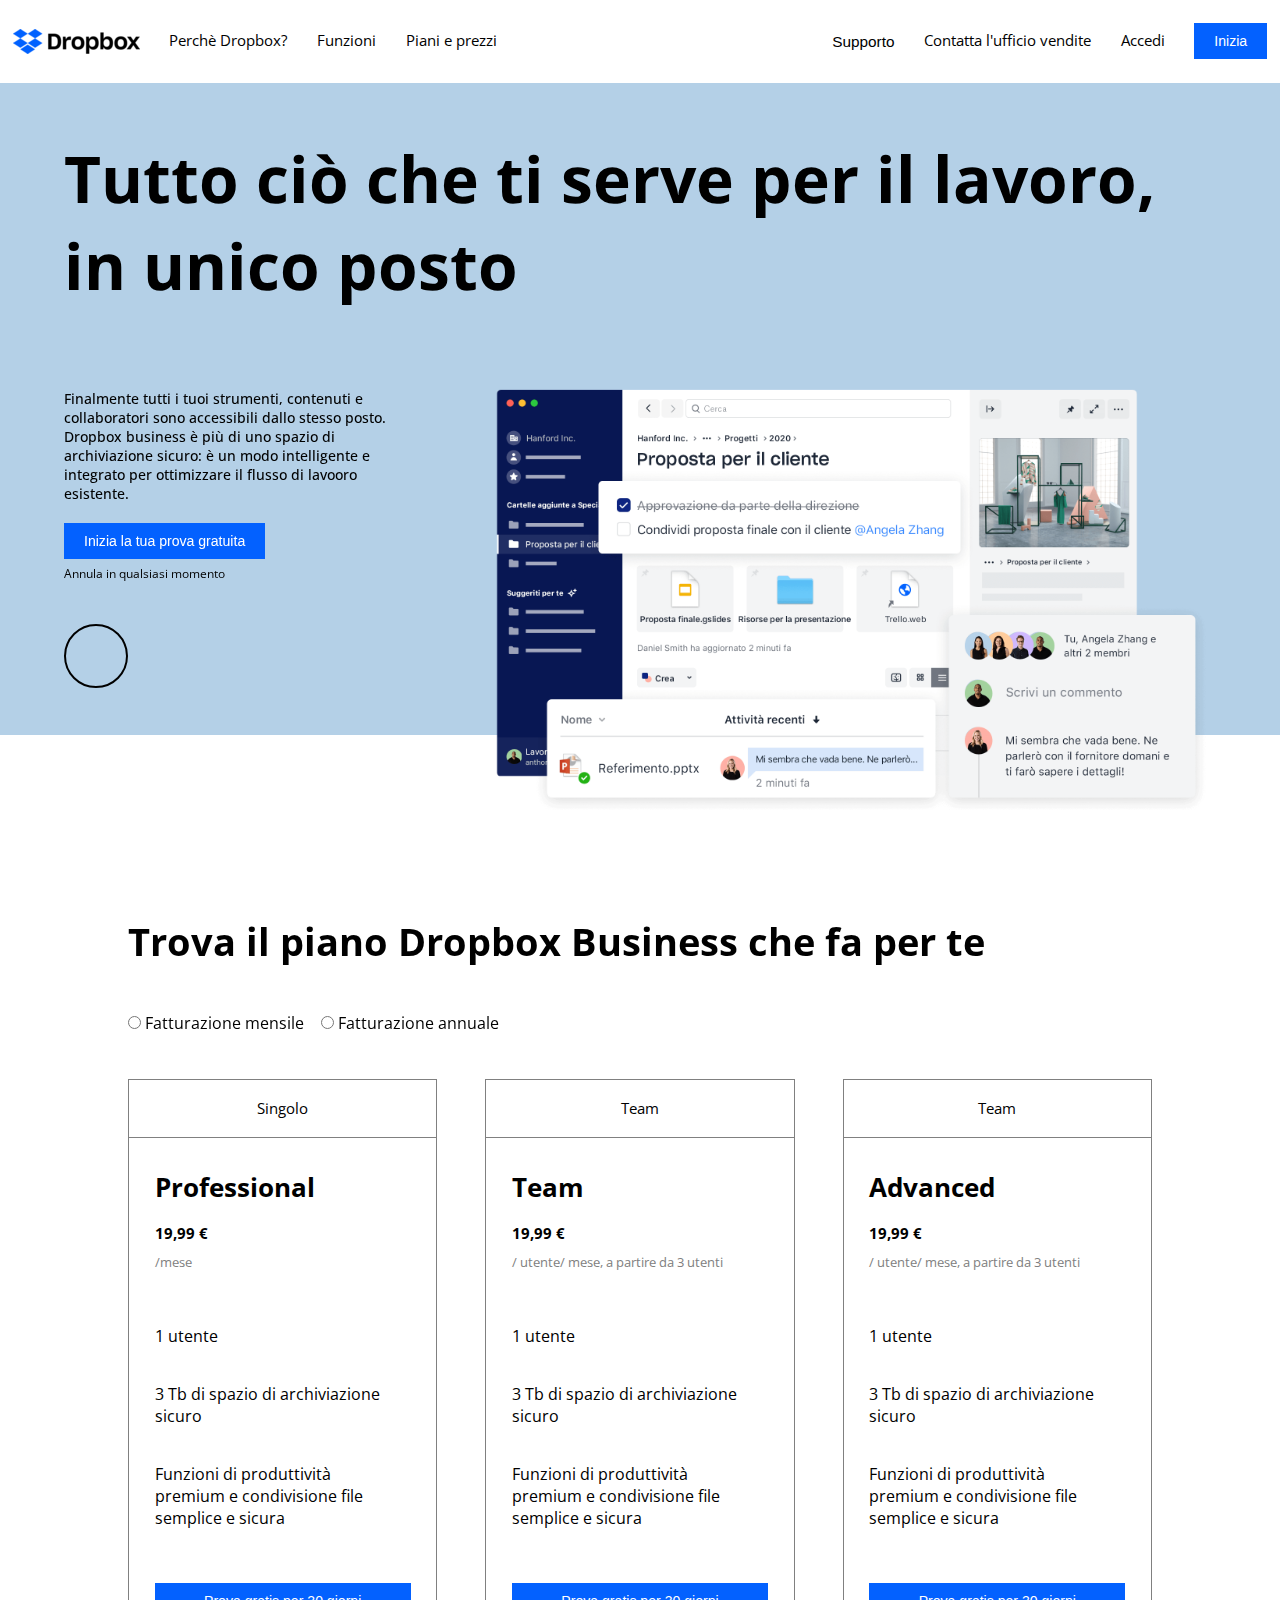
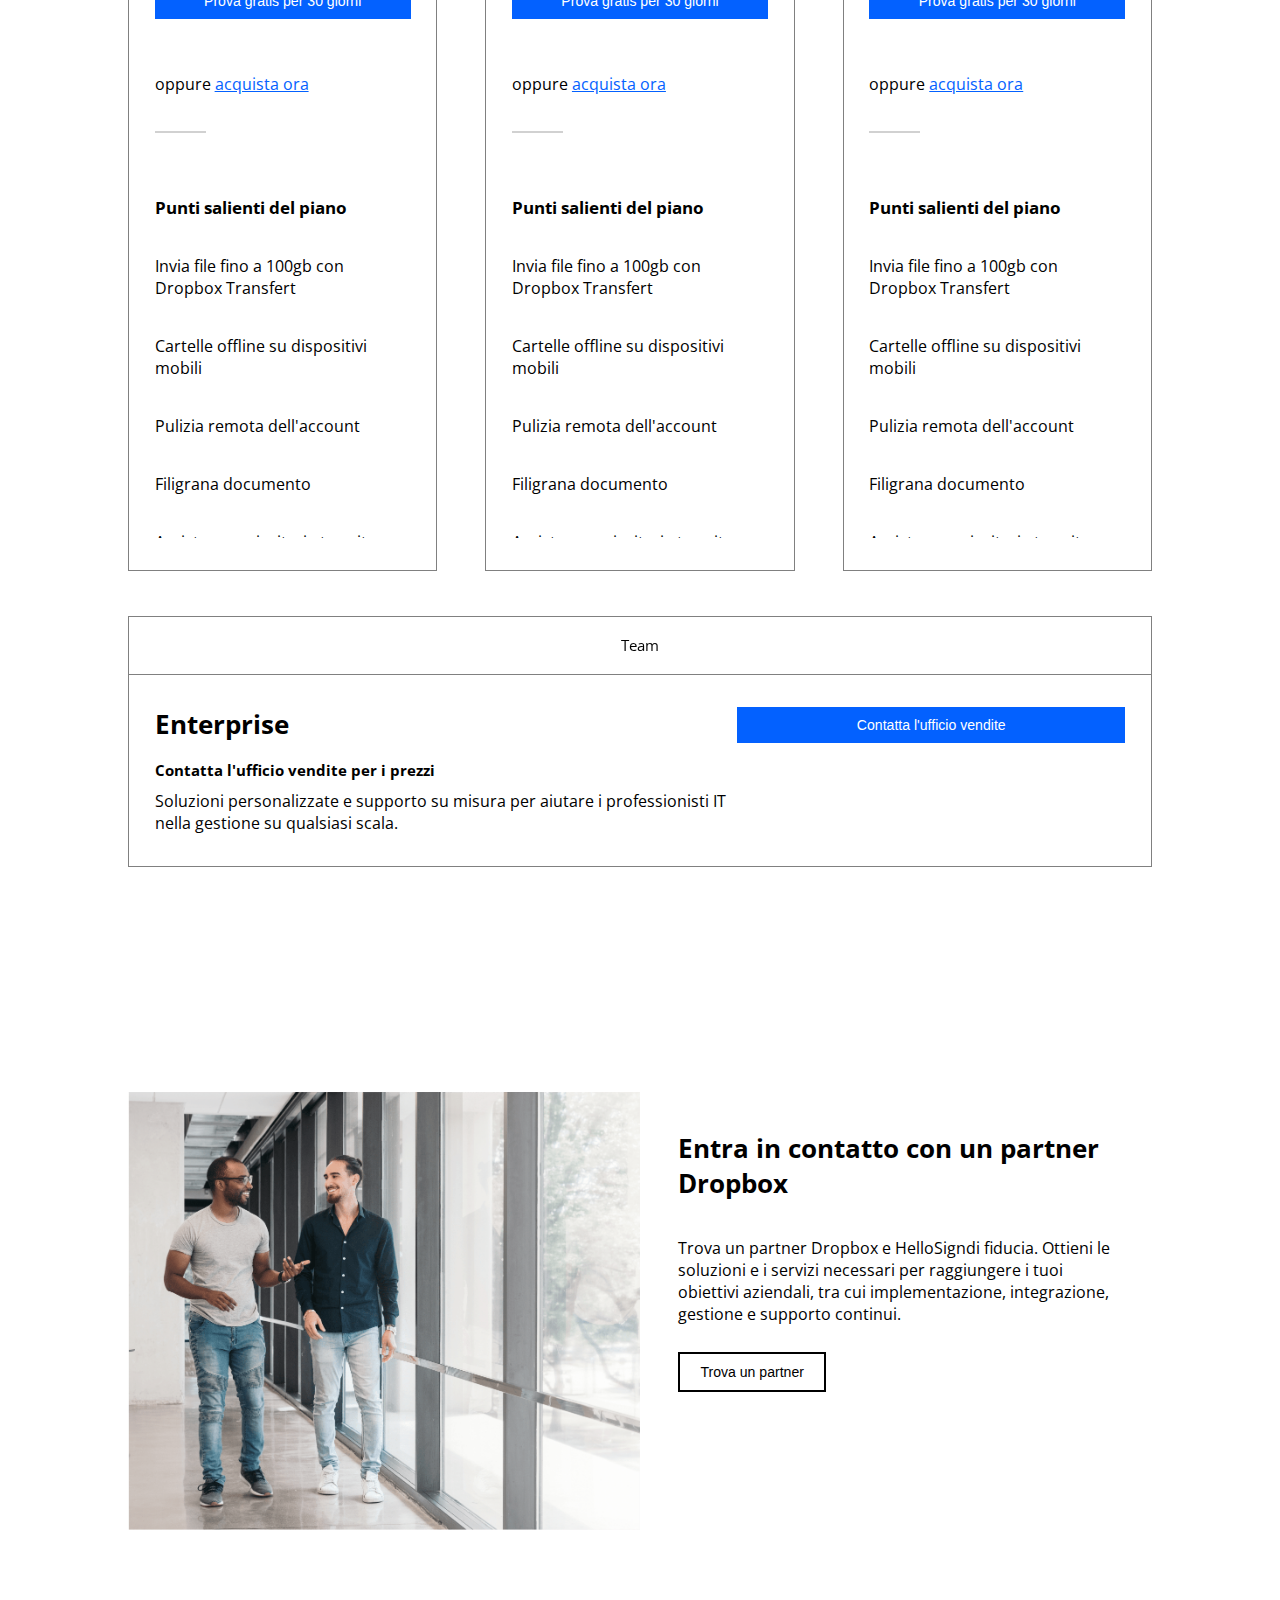
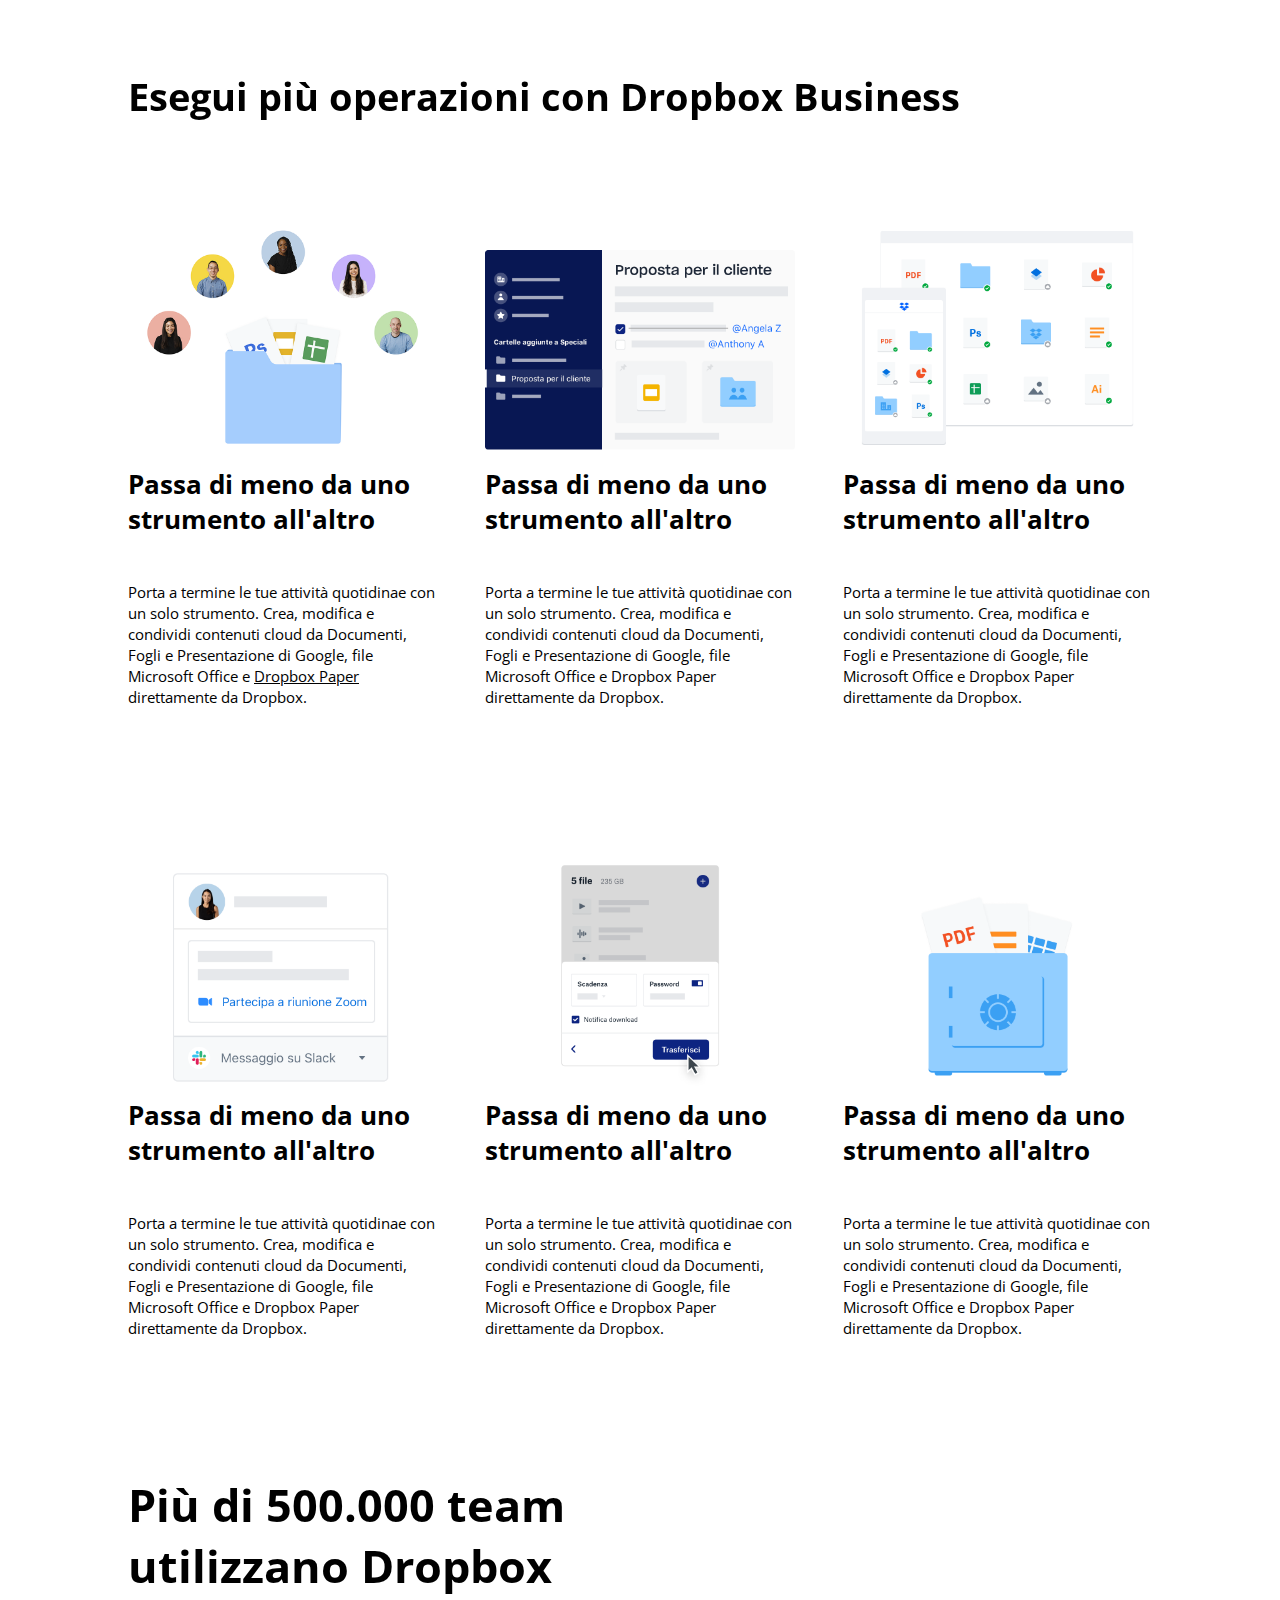
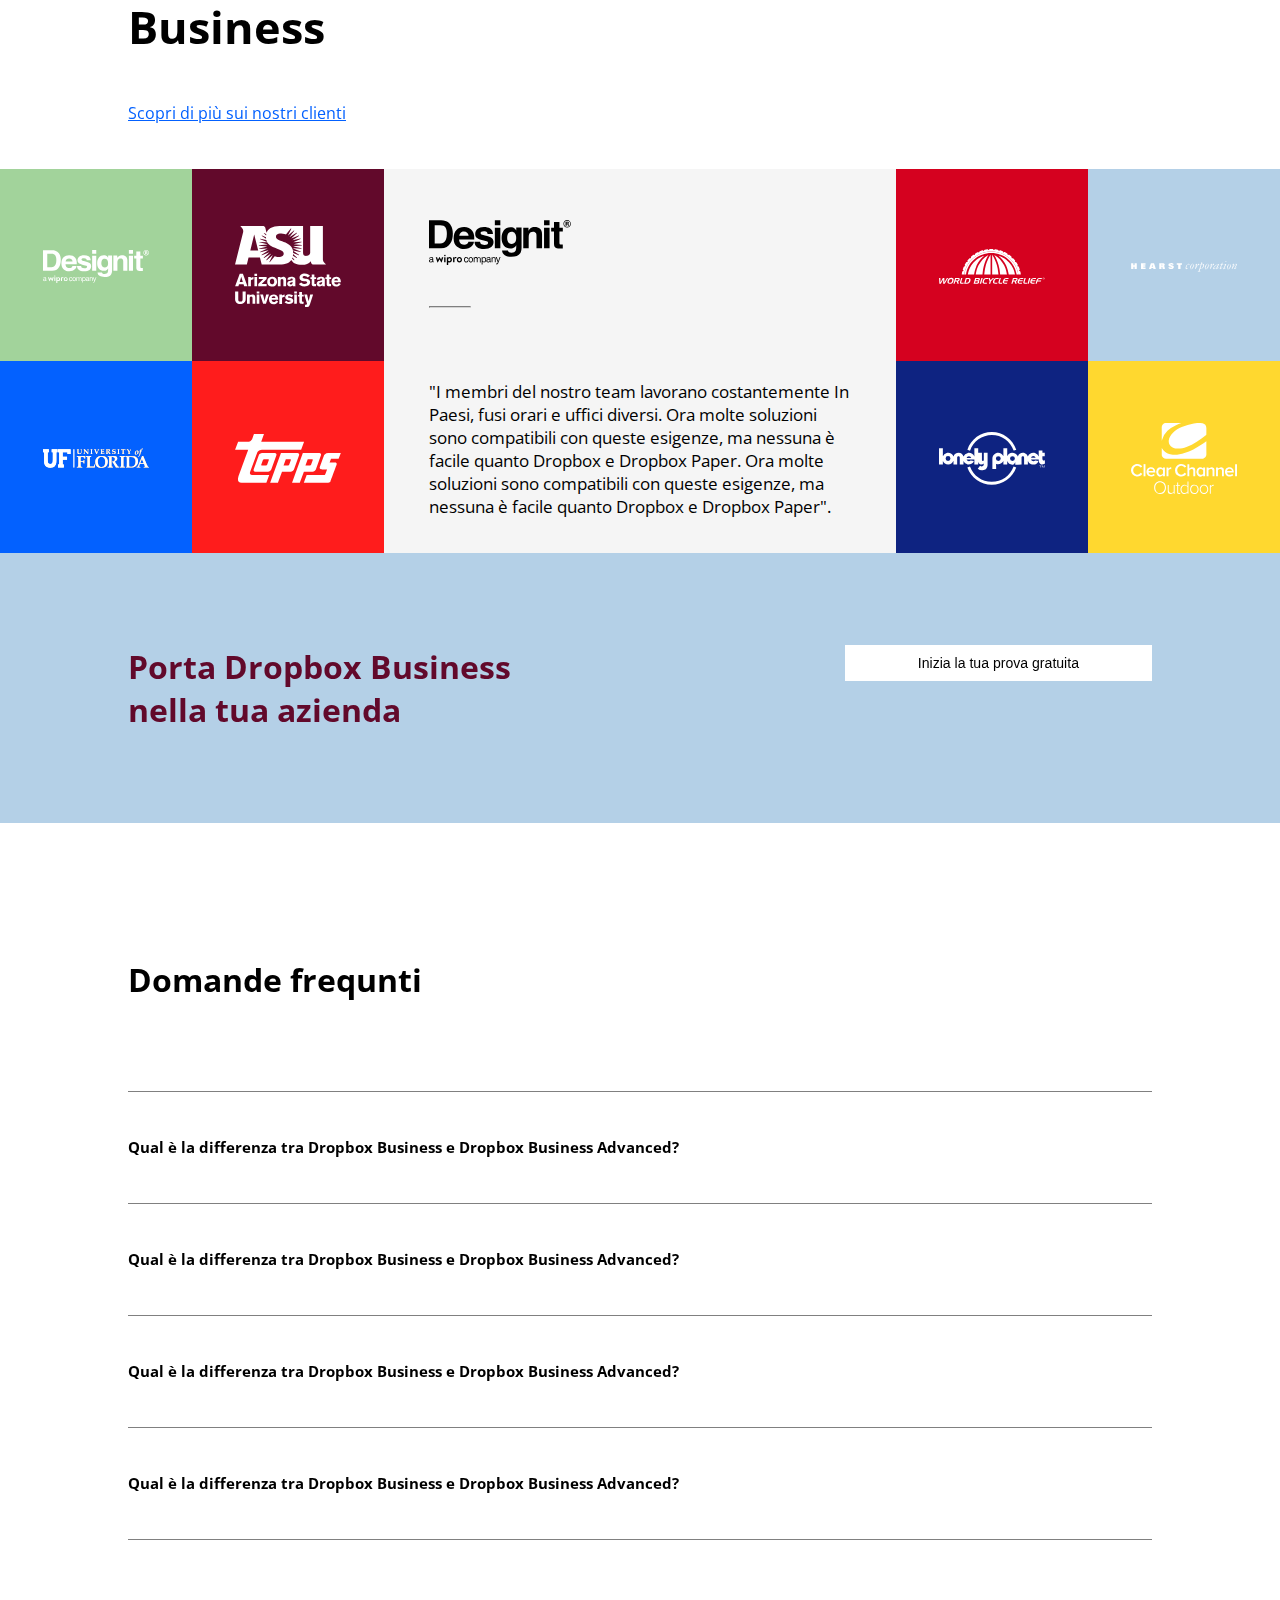
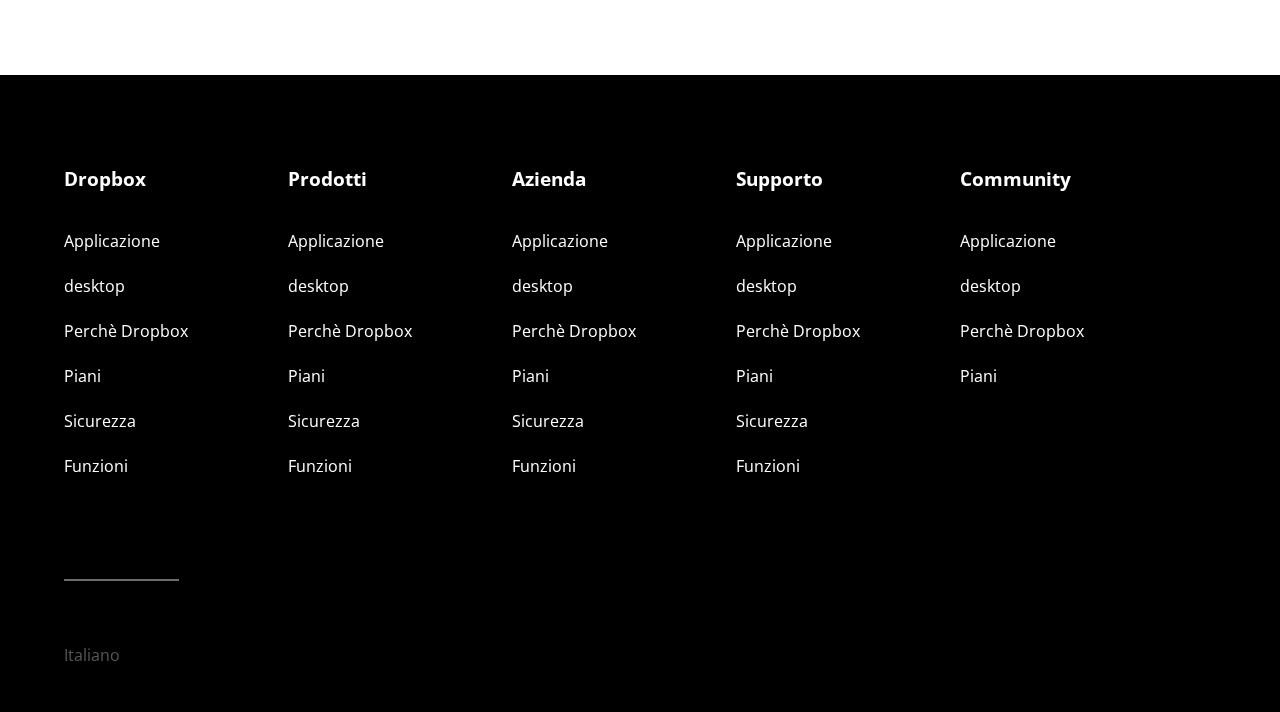
==== commit d2f33a9a: "Aggiunta piccoli dettagli - Fine progetto reale" ====
--- a/bonus/index.html
+++ b/bonus/index.html
@@ -81,7 +81,11 @@
                         </p>
 
                         <div>
-                            <a class="arrow-to" href="#pricing_table"><i class="fas fa-arrow-down"></i></a>
+                            <span class="arrow-to">
+                                <a href="#pricing_table">
+                                    <i class="fas fa-arrow-down"></i>
+                                </a>
+                            </span>
                         </div>
                     </div>
 
@@ -112,7 +116,7 @@
                         <div class="side plan_column float_sx">
 
                             <div class="target_plan">
-                                <i class="fa fa-user"></i>
+                                <i class="far fa-user"></i>
                                 <span>Singolo</span>
                             </div>
 
@@ -129,7 +133,7 @@
                                 <div class="plan_features">
                                     <div class="clearfix">
                                         <div class="float_sx">
-                                            <i class="fa fa-user"></i>
+                                            <i class="far fa-user"></i>
                                         </div>
 
                                         <div class="float_sx">
@@ -139,7 +143,7 @@
 
                                     <div class="clearfix">
                                         <div class="float_sx">
-                                            <i class="fa fa-folder"></i>
+                                            <i class="far fa-folder"></i>
                                         </div>
 
                                         <div class="float_sx">
@@ -149,7 +153,7 @@
 
                                     <div class="clearfix">
                                         <div class="float_sx">
-                                            <i class="fa fa-pen"></i>
+                                            <i class="fas fa-pencil-alt"></i>
                                         </div>
 
                                         <div class="float_sx">
@@ -233,7 +237,7 @@
                         <div class="middle plan_column float_sx">
 
                             <div class="target_plan">
-                                <i class="fa fa-building"></i>
+                                <i class="far fa-building"></i>
                                 <span>Team</span>
                             </div>
 
@@ -260,7 +264,7 @@
 
                                     <div class="clearfix">
                                         <div class="float_sx">
-                                            <i class="fa fa-folder"></i>
+                                            <i class="far fa-folder"></i>
                                         </div>
 
                                         <div class="float_sx">
@@ -270,7 +274,7 @@
 
                                     <div class="clearfix">
                                         <div class="float_sx">
-                                            <i class="fa fa-pen"></i>
+                                            <i class="far fa-smile"></i>
                                         </div>
 
                                         <div class="float_sx">
@@ -364,7 +368,7 @@
                         <div class="side plan_column float_sx">
 
                             <div class="target_plan">
-                                <i class="fa fa-building"></i>
+                                <i class="far fa-building"></i>
                                 <span>Team</span>
                             </div>
 
@@ -391,7 +395,7 @@
 
                                     <div class="clearfix">
                                         <div class="float_sx">
-                                            <i class="fa fa-folder"></i>
+                                            <i class="far fa-smile"></i>
                                         </div>
 
                                         <div class="float_sx">
@@ -401,7 +405,7 @@
 
                                     <div class="clearfix">
                                         <div class="float_sx">
-                                            <i class="fa fa-pen"></i>
+                                            <i class="fas fa-pencil-alt"></i>
                                         </div>
 
                                         <div class="float_sx">
@@ -497,7 +501,7 @@
                     <div id="enterprise" class="plan_column">
                         
                         <div class="target_plan">
-                            <i class="fa fa-building"></i>
+                            <i class="far fa-building"></i>
                             <span>Team</span>
                         </div>
 
--- a/bonus/css/style.css
+++ b/bonus/css/style.css
@@ -0,0 +1,703 @@
+*{
+    margin: 0;
+    padding: 0;
+    box-sizing: border-box;
+}
+
+
+/* COMMON */
+
+body{
+    font-family: 'Open Sans', sans-serif;
+}
+
+.clearfix:after{
+    content: "";
+    display: table;
+    clear: both;
+}
+
+.float_sx{
+    float: left;
+}
+
+.float_dx{
+    float: right;
+}
+
+/* GRANDEZZE */
+
+.w_90{
+    width: 90%;
+    margin: auto;
+}
+
+.w_80{
+    width: 80%;
+    margin: auto;
+}
+
+div.side{
+    width: calc((100% / 3) - 2.5vw);
+}
+
+div.side:first-child{
+    margin-right: 2.5vw;
+}
+
+div.side:last-child{
+    margin-left: 2.5vw;
+}
+
+div.middle{
+    width: calc((100% / 3) - 2.5vw);
+    margin: 0 1.25vw;
+}
+
+/* BUTTON */
+
+.button_style{
+    border: none;
+    transition: transform .4s;
+    padding: 10px 20px;
+}
+
+.button_style:hover{
+    transform: scale(1.1);
+}
+
+.button_style > a{
+    font-size: 1.1vw;
+    text-decoration: none;
+}
+
+.button_style.light-blue_bg > a{
+    color: white;
+}
+
+.button_style.white_bg > a{
+    color: black;
+}
+/* / BUTTON */
+
+/* BACKGROUND COLOR */
+.white_bg{
+    background-color: white;
+}
+
+.light-blue_bg{
+    background-color: #0361FF;
+}
+
+.blue_bg{
+    background-color: #0E2381;
+}
+
+.green_bg{
+    background-color: #A2D39B;
+}
+
+.bordeaux_bg{
+    background-color: #62092B;
+}
+
+.sugar-paper_bg{
+    background-color: #B4D0E7;
+}
+
+.light-red_bg{
+    background-color: #FF1C1C;
+}
+
+.dark-red_bg{
+    background-color: #D5011F;
+}
+
+.yellow_bg{
+    background-color: #FFD82F;
+}
+
+.light-gray_bg{
+    background-color: #F5F5F5;
+}
+
+.black_bg{
+    background-color: black;
+}
+/* / BACKGROUND COLOR */
+
+/* TEXT COLOR */
+
+.bordeaux_text{
+    color: #62092B;
+}
+
+.light-blue_text{
+    color: #0361FF;
+}
+
+/* / TEXT COLOR */
+
+/* /COMMON */
+
+
+/* HEADER */
+
+html{
+    scroll-behavior: smooth;
+}
+
+header{
+    padding: 0 1%;
+    position: fixed;
+    top: 0;
+    left: 0;
+    right: 0;
+    z-index: 1000;
+}
+
+header  section{
+    line-height: 80px;
+}
+
+header .logo{
+    height: 20%;
+    vertical-align: middle;
+}
+
+header nav{
+    display: inline-block;
+    margin: 0 1vw;
+}
+
+header nav li{
+    display: inline-block;
+    margin: 0 1vw;
+    vertical-align: middle;
+    border-bottom: 2px solid transparent;
+}
+
+header nav li a, .subnav > button{
+    text-decoration: none;
+    color: black;
+    font-size: 1.2vw;
+    font-weight: 400;
+}
+
+header nav li:hover{
+    border-bottom: 2px solid black;
+}
+
+/* SUBNAV */
+
+.subnav{
+    position: relative;
+}
+
+.subnav button{
+    border: none;
+    background-color: transparent;
+}
+
+.subnav-content {
+    display: none;
+    position: absolute;
+    left: 0;
+    width: 10vw;
+    text-align: left;
+    background-color: white;
+    z-index: 1;
+    border: 1px solid black;
+}
+
+.subnav:hover .subnav-content {
+    display: block;
+    line-height: 60px;
+    padding: 0 40%;
+}
+
+.subnav .subnav-content a{
+    display: block;
+    width: 100%;
+}
+
+.subnav:hover .subnav-content a:hover{
+      text-decoration: underline;
+}
+
+/* /SUBNAV */
+
+/* / HEADER */
+
+/* Jumbotron */
+
+.jumbotron h1{
+    font-size: 5vw;
+    padding-top: 15vh;
+}
+
+.jumbotron .text_box{
+    width: 35%;
+}
+
+.jumbotron .img_box{
+    width: 65%;
+}
+
+.jumbotron .img_box > img{
+    width: 100%;
+}
+
+div.jumbo_box{
+    position: relative;
+    bottom: -80px;
+}
+
+/* Text_box */
+
+.jumbo_box > .text_box{
+    padding-right: 6%;
+    text-align: left;
+}
+
+.jumbotron p:first-of-type{
+    font-size: 1.1vw;
+    font-weight: 500;
+    margin: 0 0 6%;
+}
+
+.jumbotron p:last-of-type{
+    font-size: 0.9vw;
+    margin: 2% 0 13%;
+}
+
+.jumbotron .arrow-to{
+    display: inline-block;
+    border: 2px solid black;
+    height: 5vw;
+    width: 5vw;
+    line-height: 5vw;
+    text-align: center;
+    border-radius: 50%;
+    transition: transform .4s;
+}
+
+.jumbotron .arrow-to:hover{
+    transform: scale(1.1);
+}
+
+.jumbotron .arrow-to > a{
+    font-size: 3vw;
+    color: black;
+    vertical-align: middle;
+}
+
+.jumbotron .arrow-to:hover > a{
+    color: #0361FF;
+}
+/* / Jumbotron */
+
+/* Pricing table section */
+
+#pricing_table h2{
+    padding: 20vh 0 5vh;
+    font-size: 3vw;
+}
+
+#pricing_table form > label{
+    padding-right: 1vw;
+}
+
+/* Pricing columns style*/
+
+.plan_box > .clearfix{
+    padding: 5vh 0;
+}
+
+div.plan_column{
+    border: 1px solid gray;
+}
+
+/* Pricing column*/
+
+div.target_plan{
+    text-align: center;
+    padding: 2vh 0;
+    border-bottom: 1px solid gray;
+    font-size: 1.2vw;
+} 
+/* PLAN COLUMN CONTENT */
+div.target_plan{
+    text-align: center;
+    padding: 2vh 0;
+    border-bottom: 1px solid gray;
+    font-size: 1.2vw;
+} 
+
+div.plan_content{
+    padding: 2.5vw 2vw;
+}
+    /* Plan specifiche: nome, prezzo, ricorrenza */
+    div.plan_specs > h3{
+        font-size: 2vw;
+    }
+
+    div.plan_specs p:nth-child(2){
+        font-size: 1.2vw;
+        font-weight: 700;
+        padding: 2vh 0 1vh;
+    }
+
+    div.plan_specs p:last-child:not(#enterprise .plan_specs > p:last-child){
+        color: gray;
+        font-size: 1vw;
+    }
+
+    /* Features */
+    div.plan_features{
+        padding: 4vh 0;
+    }
+
+    div.plan_features > .clearfix{
+        padding: 2vh 0;
+    }
+
+    div.plan_content .clearfix > div:first-child{
+        width: 6%;
+    }
+
+    div.plan_content .clearfix > div:last-child{
+        width: 94%;
+    }
+
+    /* CTA plan */
+    div.cta_plan > button{
+        width: 100%;
+    }
+
+    div.cta_plan > p{
+        padding: 6vh 0 4vh;
+    }
+
+    div.cta_plan > p > a{
+        color: #0361FF;
+    }
+
+    div.cta_plan > p > a:hover{
+        color: #003496;
+    }
+
+    /* HR */
+
+    div.plan_content hr{
+        border: 1px solid rgb(209, 209, 209);
+        width: 20%;
+    }
+
+    /* Hotpoints */
+    div.hotpoints_plan{
+        padding: 5vh 0;
+        height: 45vh;
+        overflow-y: scroll;
+    }
+
+    div.hotpoints_plan h4{
+        font-size: 1.3vw;
+        padding: 2vh 0;
+    }
+
+    div.hotpoints_plan ul li{
+        list-style: none;
+        padding: 2vh 0;
+    }
+
+    div.hotpoints_plan ul li i{
+        color: #0361FF;
+    }
+
+    /* Enterprice plan section */
+
+    #enterprise .plan_specs{
+        width: 60%;
+    }
+
+    #enterprise .cta_plan{
+        width: 40%;
+    }
+
+    /* / Pricing column content*/
+
+/* /Pricing columns style*/
+
+/* / Pricing table section */
+
+/* PARTNER CTA SECTION*/
+
+#partner_cta{
+    padding: 25vh 0 15vh;
+}
+
+#partner_cta .img_box{
+    width: 50%;
+}
+
+#partner_cta .cta_text{
+    width: 50%;
+}
+
+#partner_cta .img_box > img{
+    width: 100%;
+}
+
+#partner_cta .cta_text{
+    padding: 3vw;
+}
+
+#partner_cta .cta_text > h3{
+    font-size: 2vw;
+}
+
+#partner_cta .cta_text > p{
+    padding: 4vh 0 3vh;
+}
+
+div.cta_text .button_style.white_bg{
+    border: 2px solid black;
+}
+/* / PARTNER CTA SECTION*/
+
+/* DROPBOX FEATURES */
+
+#dropbox_features img{
+    width: 100%;
+}
+
+#dropbox_features h2{
+    font-size: 3vw;
+    padding-bottom: 10vh;
+}
+
+#dropbox_features div.row{
+    padding-bottom: 15vh;
+}
+
+#dropbox_features .row h3{
+    font-size: 2vw;
+    padding-bottom: 5vh;
+}
+
+#dropbox_features .row p{
+    font-size: 1.2vw;
+}
+
+#dropbox_features .row p > span{
+    text-decoration: underline;
+}
+
+/* /DROPBOX FEATURES */
+
+
+/* Behaviors section */
+
+div.discover_clients_cta > h2{
+    width: 50%;
+    font-size: 5vh;
+}
+
+div.discover_clients_cta > p{
+    padding: 5vh 0;
+}
+
+/* LOGOS and review section */
+#behaviors .logos{
+    width: 30vw;
+}
+
+#behaviors .logos .logo_container{
+    width: 15vw;
+    height: 15vw;
+    line-height: 15vw;
+    text-align: center;
+}
+
+#behaviors .logos .logo_container > img{
+    width: 55%;
+    vertical-align: middle;
+    filter: invert(1);
+}
+
+#behaviors .review{
+    width: calc(100% - 60vw);
+    height: 30vw;
+    padding: 4vw 5vh;
+    overflow-y: scroll;
+}
+
+#behaviors .review > img{
+    height: 5vh;
+    margin-bottom: 4vh;
+}
+
+#behaviors .review hr{
+    border-color: lightgray;
+    width: 10%;
+}
+
+#behaviors .review > p:first-of-type{
+    padding: 8vh 0 9vh;
+    font-size: 1.3vw;
+}
+
+#behaviors .review > p:last-of-type{
+    font-size: 1.5vw;
+}
+/* / Behaviors section */
+
+/* Promo banner */
+
+#promo_banner{
+    height: 30vh;
+    position: relative;
+}
+
+#promo_banner > .clearfix{
+    position: absolute;
+    top: 50%;
+    left: 50%;
+    transform: translate(-50%,-50%);
+}
+
+#promo_banner > .clearfix > div:first-child{
+    width: 70%;
+    padding-right: 30%;
+}
+
+#promo_banner > .clearfix > div:last-child{
+    width: 30%;
+}
+
+#promo_banner > .clearfix h2{
+    font-size: 2.5vw;
+}
+
+#promo_banner > .clearfix button{
+    width: 100%;
+}
+
+/* / Promo banner */
+
+/* FAQ */
+
+#faq{
+    padding: 15vh 0;
+}
+
+#faq h3{
+    font-size: 2.5vw;
+    padding-bottom: 10vh;
+}
+
+/* Faq rows */
+div.question{
+    border-top: 1px solid gray;
+    padding: 5vh 0;
+}
+
+div.question:last-child{
+    border-bottom: 1px solid gray;
+}
+
+div.question > div:first-child{
+    width: 90%;
+}
+
+div.question > div:nth-child(2){
+    padding-right: 2vw;
+    width: 10%;
+    text-align: right;
+}
+
+div.question > div.answer{
+    padding-top: 5vh;
+    display: none;
+}
+
+div.question p{
+    font-weight: 700;
+    font-size: 1.2vw;
+}
+
+/* Hover Faq */
+
+div.question > div:nth-child(2) > i:last-child{
+    display: none;
+}
+
+div.question:hover i:first-child{
+    display: none;
+}
+
+div.question:hover > div:nth-child(2) > i:last-child{
+    display: block;
+}
+
+div.question:hover > div.answer{
+    display:block;
+}
+
+/* / FAQ */
+
+/* Footer */
+
+#sitemap{
+    padding: 10vh 0;
+}
+
+#sitemap .menu{
+    width: calc((100% / 4) - 5vw);
+    padding-right: 5vw;
+}
+
+#sitemap h3{
+    color: white;
+    font-size: 1.5vw;
+    padding-bottom: 3vh;
+}
+
+#sitemap nav li{
+    line-height: 5vh;
+}
+
+#sitemap nav li a{
+    list-style: none;
+    color: white;
+    text-decoration: none;
+}
+
+#sitemap nav li a:hover{
+    text-decoration: underline;
+}
+
+footer hr{
+    border: 1px solid rgb(109, 109, 109);
+    width: 10%;
+}
+
+#language{
+    color: rgb(61, 61, 61);
+    padding: 7vh 0 5vh;
+}
+
+#language a{
+    color: rgb(87, 87, 87);
+    text-decoration: none;
+}
+
+#language a:hover{
+    text-decoration: underline
+}
+
+#language i:last-child{
+    vertical-align: middle;
+}
+/* /Footer */